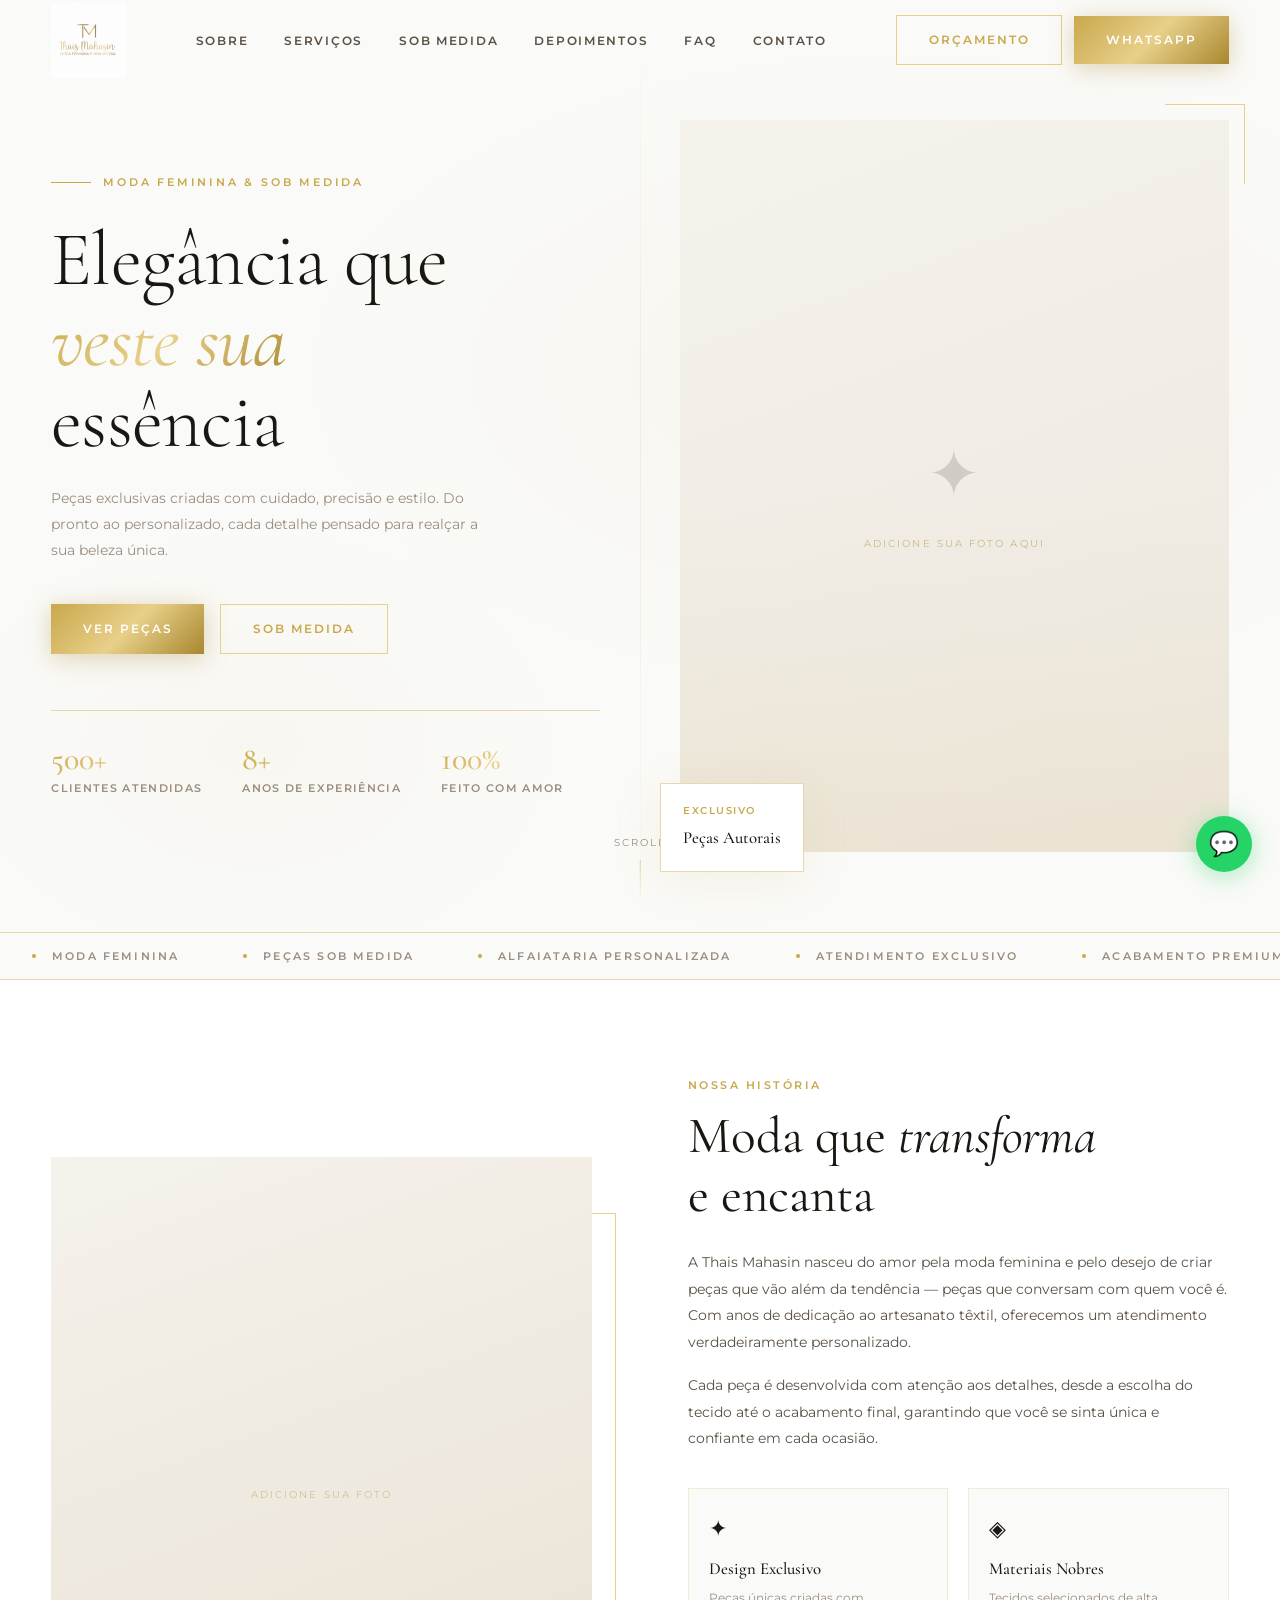
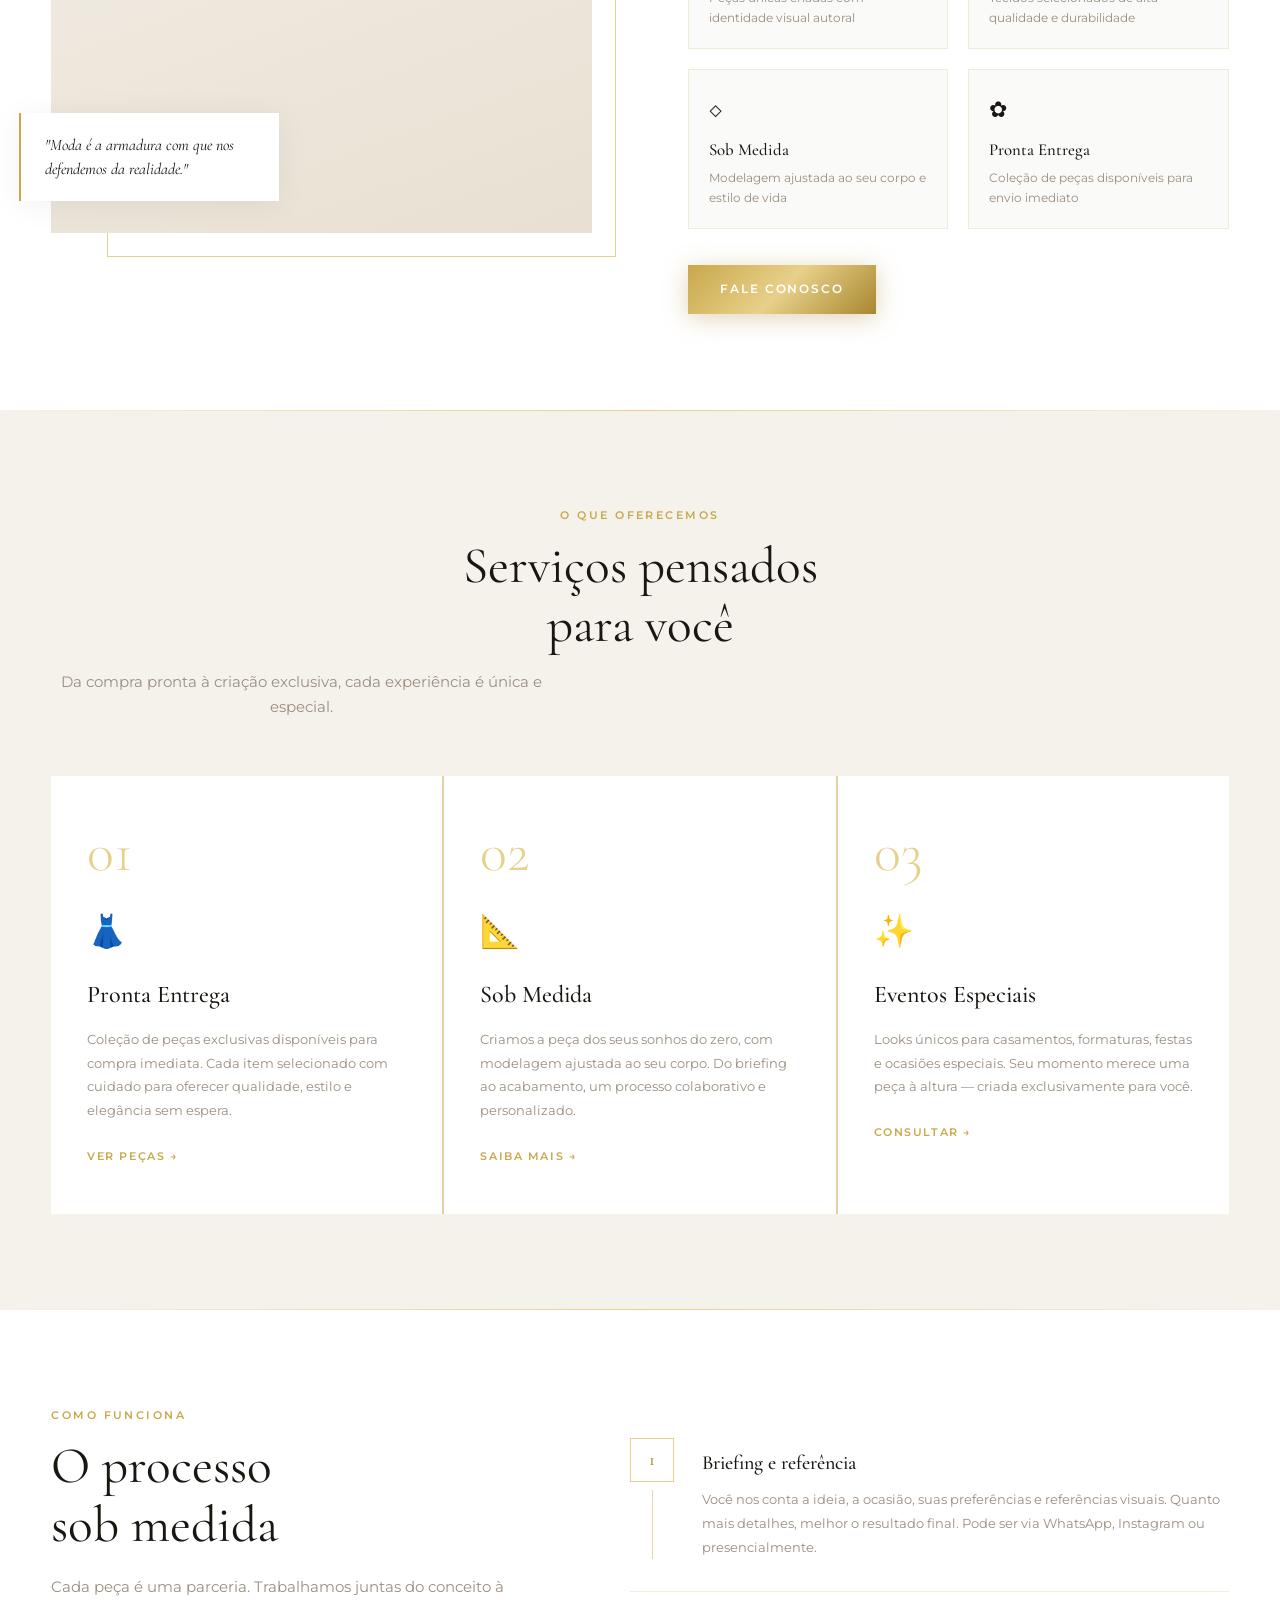
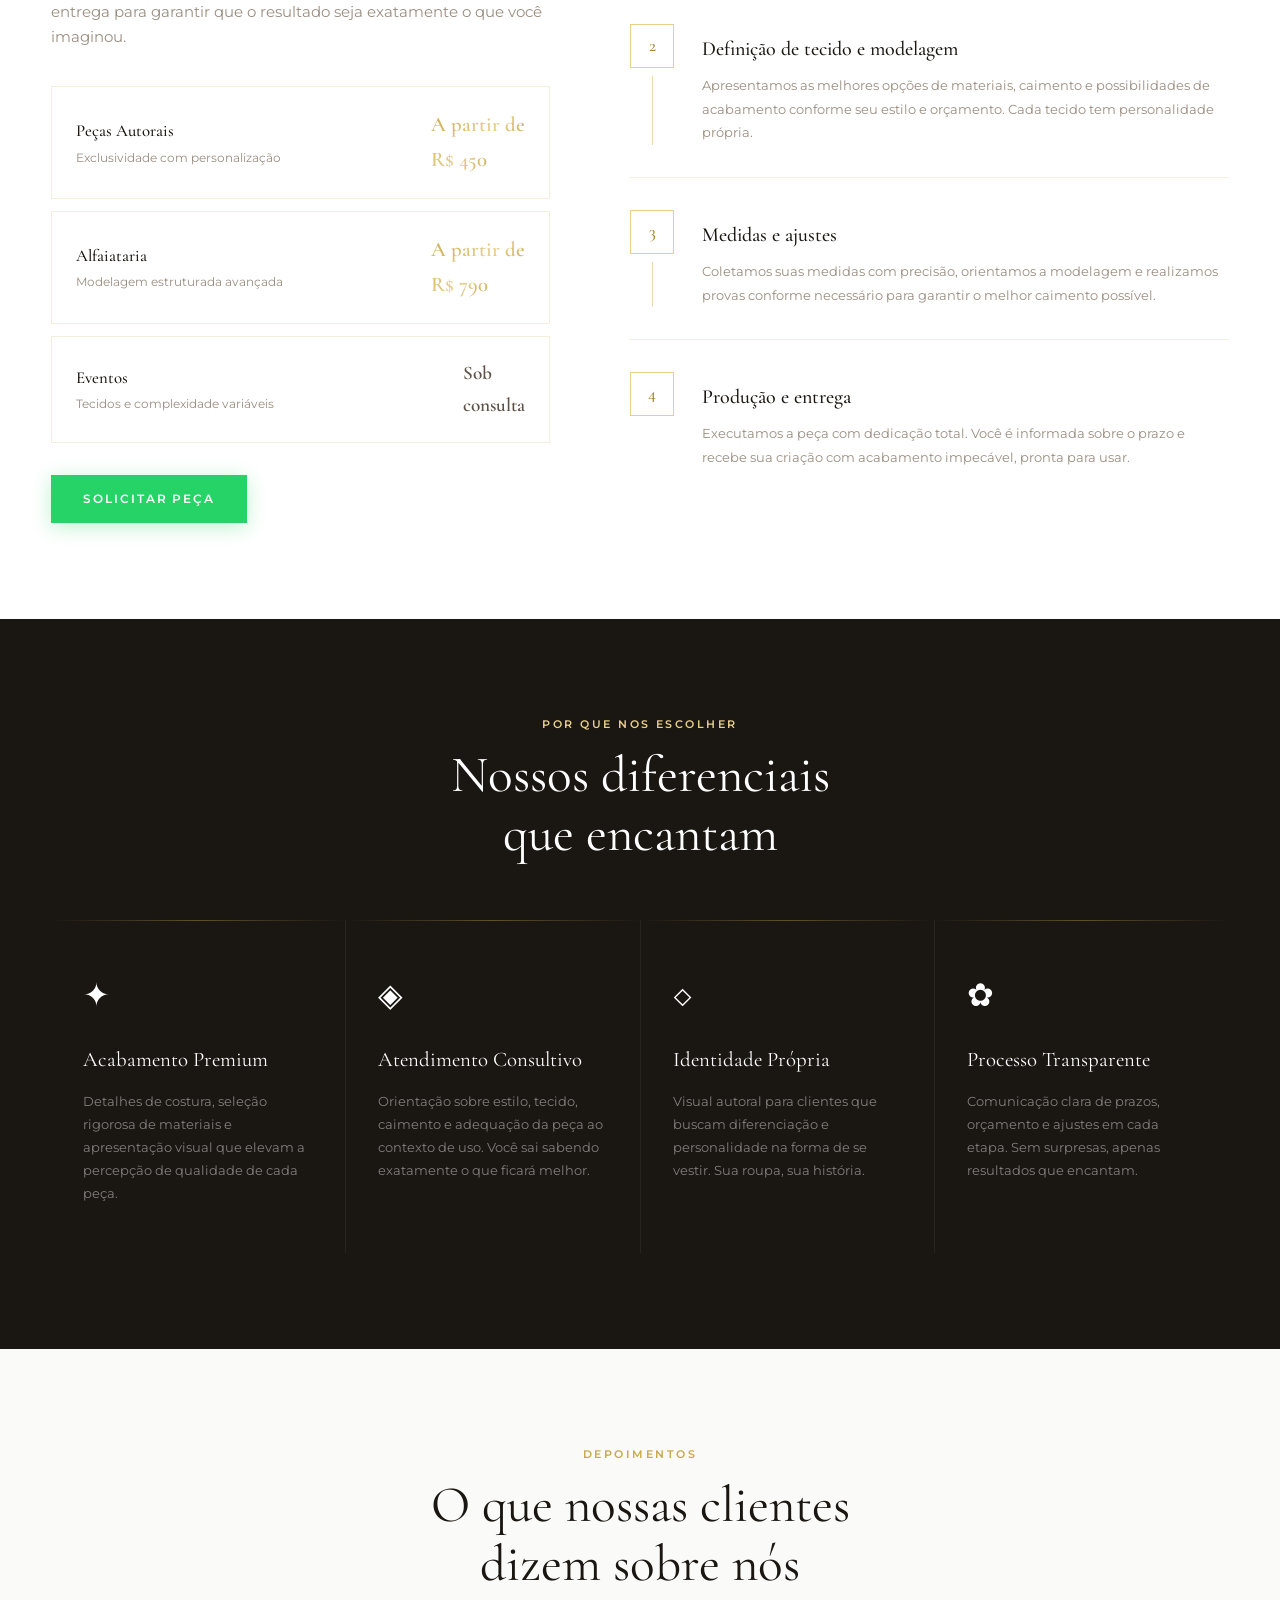
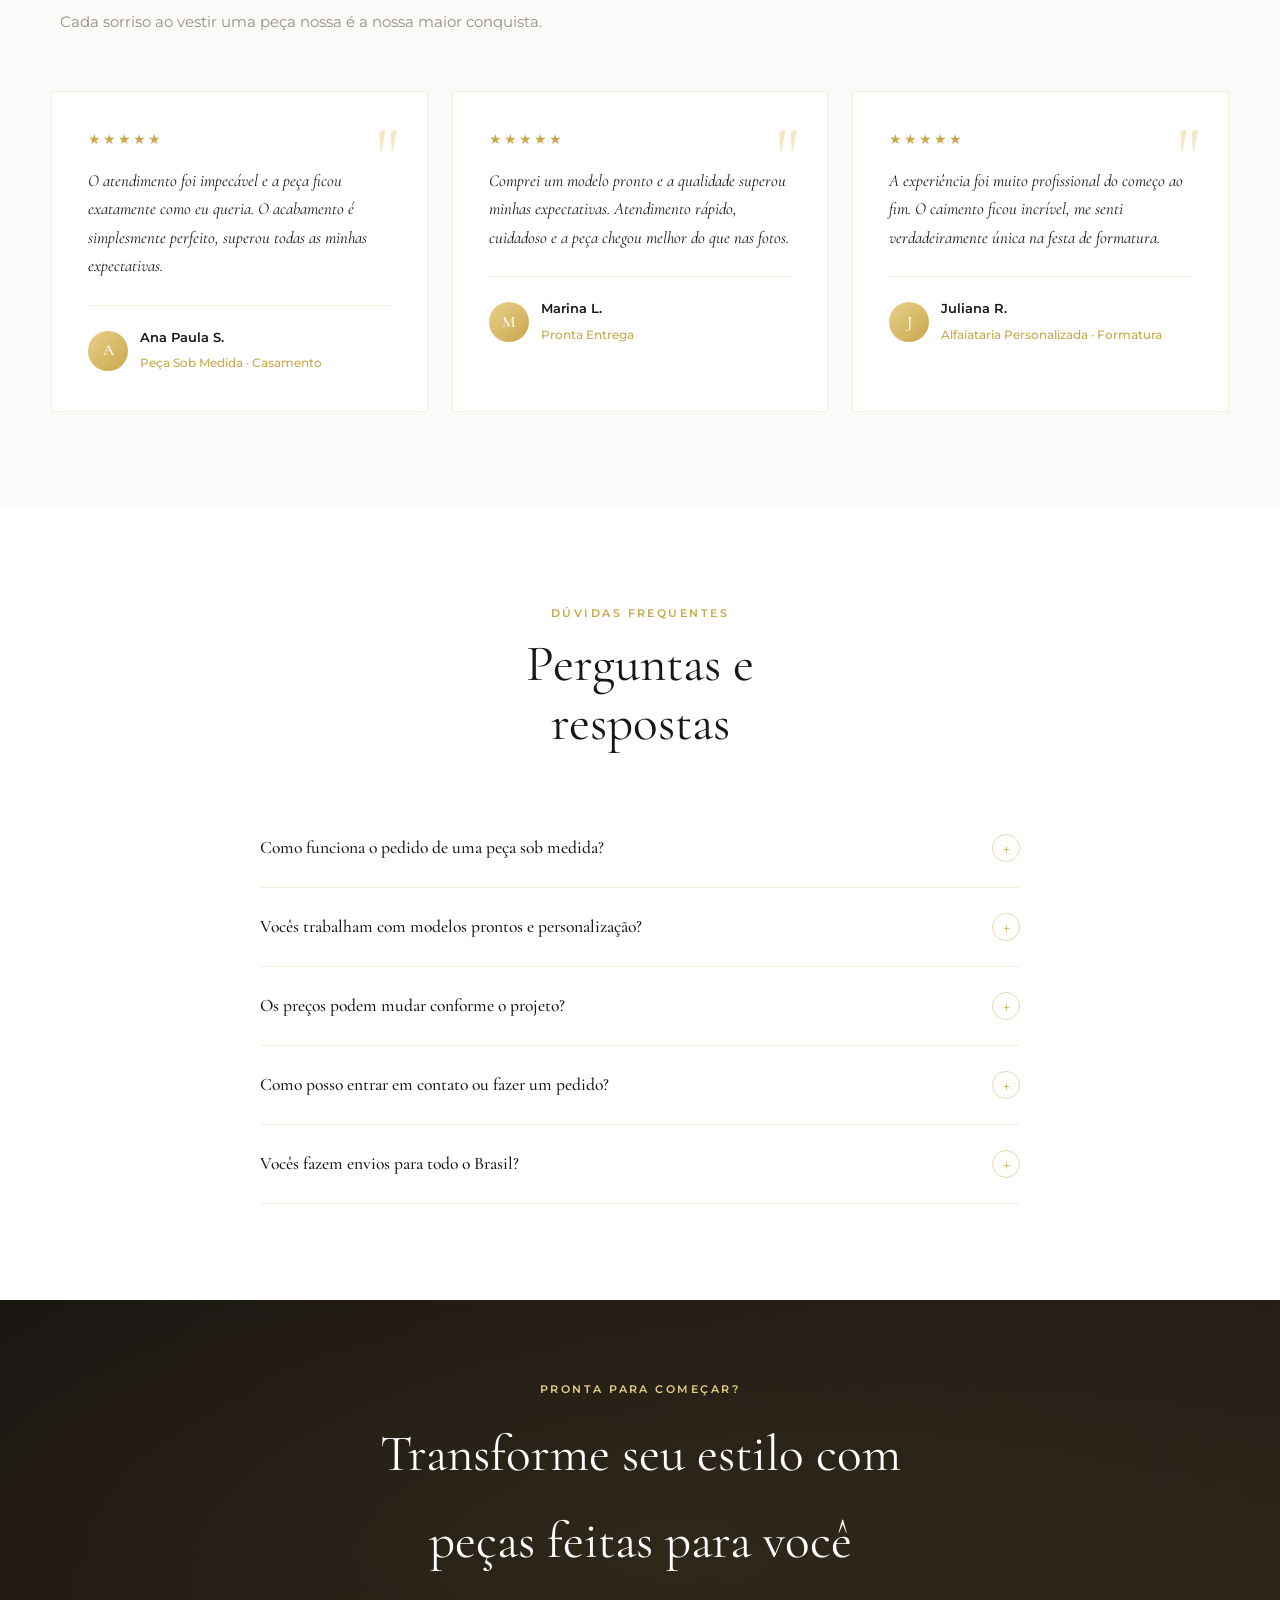
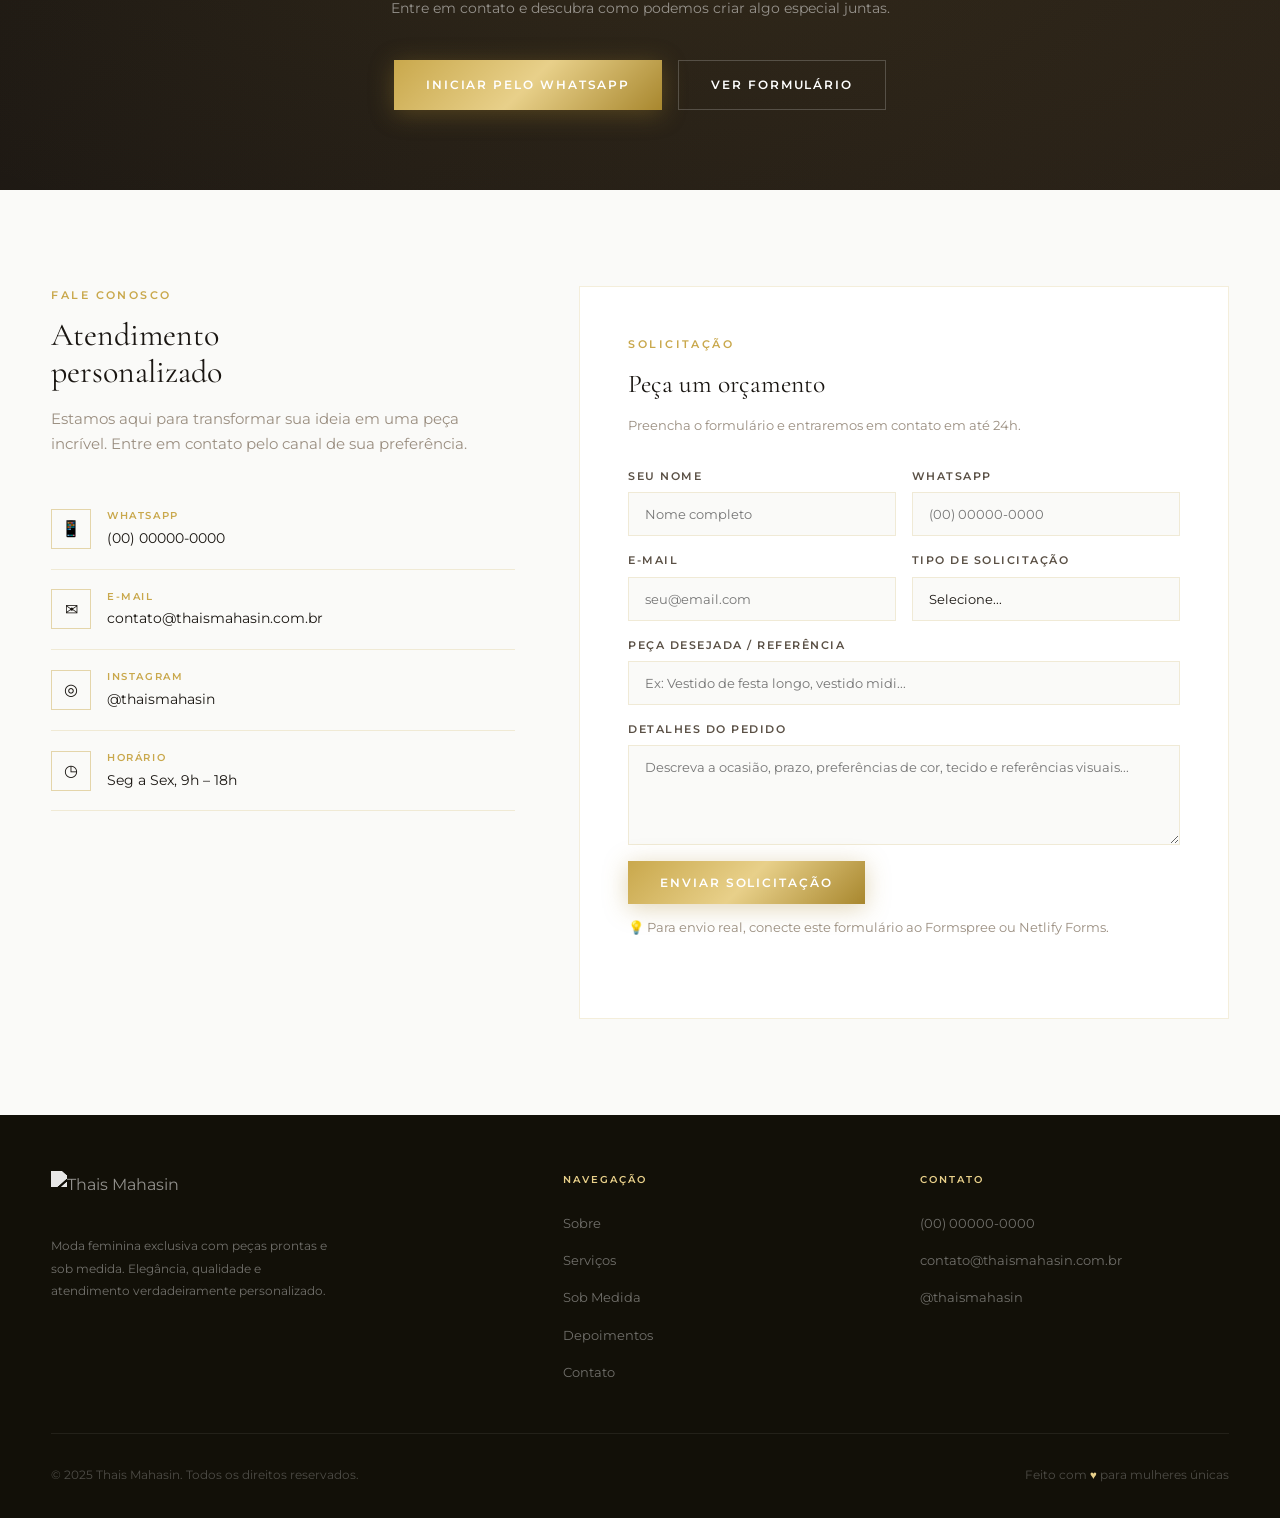
==== index.html @ ed40a15c "Add files via upload" ====
<!DOCTYPE html>
<html lang="pt-BR">
<head>
  <meta charset="UTF-8" />
  <meta name="viewport" content="width=device-width, initial-scale=1.0" />
  <title>Thais Mahasin | Moda Feminina e Sob Medida</title>
  <meta name="description" content="Moda feminina exclusiva com peças prontas e sob medida. Elegância, qualidade e atendimento personalizado por Thais Mahasin." />
  <link rel="preconnect" href="https://fonts.googleapis.com" />
  <link rel="preconnect" href="https://fonts.gstatic.com" crossorigin />
  <link href="https://fonts.googleapis.com/css2?family=Cormorant+Garamond:ital,wght@0,300;0,400;0,500;0,600;1,300;1,400;1,500&family=Montserrat:wght@300;400;500;600;700&display=swap" rel="stylesheet" />

  <style>
    /* ── TOKENS ── */
    :root {
      --white: #FFFFFF;
      --off-white: #FAFAF8;
      --cream: #F5F2EC;
      --gold: #C9A84C;
      --gold-light: #E8D08A;
      --gold-dark: #A8872E;
      --gold-pale: #F5EDD4;
      --text: #1A1612;
      --text-mid: #5A5045;
      --text-muted: #9A8E80;
      --line: rgba(201,168,76,0.2);
      --line-strong: rgba(201,168,76,0.45);
      --shadow-gold: 0 8px 48px rgba(201,168,76,0.12);
      --shadow-soft: 0 4px 32px rgba(26,22,18,0.06);
      --maxw: 1280px;
    }

    *, *::before, *::after { margin: 0; padding: 0; box-sizing: border-box; }
    html { scroll-behavior: smooth; }

    body {
      font-family: 'Montserrat', sans-serif;
      background: var(--white);
      color: var(--text);
      line-height: 1.7;
      overflow-x: hidden;
    }

    img { max-width: 100%; display: block; }
    a { text-decoration: none; color: inherit; }

    .container {
      width: min(92%, var(--maxw));
      margin: 0 auto;
    }

    /* ── GOLD GRADIENT ── */
    .gold-text {
      background: linear-gradient(135deg, #C9A84C 0%, #E8D08A 50%, #A8872E 100%);
      -webkit-background-clip: text;
      -webkit-text-fill-color: transparent;
      background-clip: text;
    }

    /* ── DIVIDER ── */
    .divider {
      display: flex;
      align-items: center;
      gap: 16px;
      margin: 0 auto;
    }
    .divider::before, .divider::after {
      content: '';
      flex: 1;
      height: 1px;
      background: linear-gradient(to right, transparent, var(--gold-light), transparent);
    }
    .divider-icon {
      color: var(--gold);
      font-size: 1rem;
      letter-spacing: 6px;
    }

    /* ── EYEBROW ── */
    .eyebrow {
      font-family: 'Montserrat', sans-serif;
      font-size: 0.7rem;
      font-weight: 600;
      letter-spacing: 0.22em;
      text-transform: uppercase;
      color: var(--gold);
      display: block;
      margin-bottom: 12px;
    }

    /* ── SECTION ── */
    .section { padding: 96px 0; }

    .section-title {
      font-family: 'Cormorant Garamond', serif;
      font-size: clamp(2.2rem, 4vw, 3.4rem);
      font-weight: 400;
      line-height: 1.15;
      margin-bottom: 16px;
    }

    .section-sub {
      color: var(--text-muted);
      font-size: 0.92rem;
      font-weight: 400;
      max-width: 500px;
    }

    .section-head {
      text-align: center;
      margin-bottom: 56px;
    }

    /* ── BUTTONS ── */
    .btn {
      display: inline-flex;
      align-items: center;
      gap: 10px;
      padding: 14px 32px;
      font-family: 'Montserrat', sans-serif;
      font-size: 0.75rem;
      font-weight: 600;
      letter-spacing: 0.16em;
      text-transform: uppercase;
      border: none;
      cursor: pointer;
      transition: all 0.3s ease;
      position: relative;
      overflow: hidden;
    }

    .btn-gold {
      background: linear-gradient(135deg, #C9A84C, #E8D08A, #A8872E);
      color: #fff;
      box-shadow: 0 4px 24px rgba(168,135,46,0.35);
    }

    .btn-gold::before {
      content: '';
      position: absolute;
      inset: 0;
      background: linear-gradient(135deg, #A8872E, #C9A84C, #E8D08A);
      opacity: 0;
      transition: opacity 0.3s;
    }

    .btn-gold:hover::before { opacity: 1; }
    .btn-gold:hover { transform: translateY(-2px); box-shadow: 0 8px 32px rgba(168,135,46,0.45); }
    .btn-gold span { position: relative; z-index: 1; }

    .btn-outline {
      background: transparent;
      color: var(--gold);
      border: 1px solid var(--gold-light);
    }

    .btn-outline:hover {
      background: var(--gold-pale);
      border-color: var(--gold);
      transform: translateY(-2px);
    }

    .btn-wa {
      background: #25D366;
      color: #fff;
      box-shadow: 0 4px 20px rgba(37,211,102,0.3);
    }

    .btn-wa:hover {
      background: #1ebe5a;
      transform: translateY(-2px);
      box-shadow: 0 8px 28px rgba(37,211,102,0.4);
    }

    /* ──────────────────────────────────────
       NAVBAR
    ────────────────────────────────────── */
    .topbar {
      position: fixed;
      top: 0; left: 0; right: 0;
      z-index: 999;
      transition: all 0.4s ease;
    }

    .topbar.scrolled {
      background: rgba(255,255,255,0.96);
      backdrop-filter: blur(20px);
      box-shadow: 0 2px 40px rgba(26,22,18,0.07);
      border-bottom: 1px solid var(--line);
    }

    .nav {
      display: flex;
      align-items: center;
      justify-content: space-between;
      height: 80px;
      gap: 24px;
    }

    .nav-logo img {
      height: 75px;
      width: auto;
    }

    .nav-links {
      display: flex;
      align-items: center;
      gap: 36px;
      list-style: none;
    }

    .nav-links a {
      font-size: 0.72rem;
      font-weight: 600;
      letter-spacing: 0.15em;
      text-transform: uppercase;
      color: var(--text-mid);
      transition: color 0.2s;
      position: relative;
    }

    .nav-links a::after {
      content: '';
      position: absolute;
      bottom: -4px; left: 0; right: 0;
      height: 1px;
      background: var(--gold);
      transform: scaleX(0);
      transition: transform 0.3s ease;
    }

    .nav-links a:hover { color: var(--gold-dark); }
    .nav-links a:hover::after { transform: scaleX(1); }

    .nav-cta {
      display: flex;
      align-items: center;
      gap: 12px;
    }

    .hamburger {
      display: none;
      flex-direction: column;
      gap: 5px;
      cursor: pointer;
      padding: 4px;
      background: none;
      border: none;
    }

    .hamburger span {
      width: 24px;
      height: 1.5px;
      background: var(--text);
      transition: all 0.3s;
      display: block;
    }

    /* ──────────────────────────────────────
       HERO
    ────────────────────────────────────── */
    .hero {
      min-height: 100svh;
      display: flex;
      flex-direction: column;
      position: relative;
      background: var(--off-white);
      overflow: hidden;
    }

    .hero-bg {
      position: absolute;
      inset: 0;
      background:
        radial-gradient(ellipse 80% 60% at 70% 40%, rgba(201,168,76,0.06) 0%, transparent 60%),
        radial-gradient(ellipse 50% 50% at 20% 80%, rgba(201,168,76,0.04) 0%, transparent 50%);
    }

    /* Decorative lines */
    .hero-bg::before {
      content: '';
      position: absolute;
      top: 0; left: 50%;
      width: 1px;
      height: 100%;
      background: linear-gradient(to bottom, transparent, rgba(201,168,76,0.15), transparent);
    }

    .hero-content {
      position: relative;
      z-index: 2;
      flex: 1;
      display: flex;
      align-items: center;
      padding: 120px 0 80px;
    }

    .hero-inner {
      display: grid;
      grid-template-columns: 1fr 1fr;
      gap: 80px;
      align-items: center;
    }

    .hero-copy { }

    .hero-kicker {
      display: flex;
      align-items: center;
      gap: 12px;
      margin-bottom: 28px;
    }

    .hero-kicker::before {
      content: '';
      width: 40px;
      height: 1px;
      background: var(--gold);
    }

    .hero-kicker span {
      font-size: 0.7rem;
      font-weight: 600;
      letter-spacing: 0.25em;
      text-transform: uppercase;
      color: var(--gold);
    }

    .hero h1 {
      font-family: 'Cormorant Garamond', serif;
      font-size: clamp(3.4rem, 6vw, 6rem);
      font-weight: 300;
      line-height: 1.05;
      margin-bottom: 24px;
      letter-spacing: -0.01em;
    }

    .hero h1 em {
      font-style: italic;
      font-weight: 400;
    }

    .hero-desc {
      font-size: 0.9rem;
      color: var(--text-muted);
      max-width: 440px;
      margin-bottom: 40px;
      line-height: 1.8;
    }

    .hero-actions {
      display: flex;
      gap: 16px;
      flex-wrap: wrap;
      margin-bottom: 56px;
    }

    .hero-stats {
      display: flex;
      gap: 40px;
      padding-top: 32px;
      border-top: 1px solid var(--line-strong);
    }

    .stat-num {
      font-family: 'Cormorant Garamond', serif;
      font-size: 2rem;
      font-weight: 500;
      line-height: 1;
      margin-bottom: 4px;
    }

    .stat-label {
      font-size: 0.7rem;
      font-weight: 600;
      letter-spacing: 0.12em;
      text-transform: uppercase;
      color: var(--text-muted);
    }

    .hero-visual {
      position: relative;
    }

    .hero-visual-frame {
      position: relative;
      aspect-ratio: 3/4;
      background: var(--cream);
      overflow: hidden;
    }

    .hero-visual-frame::before {
      content: '';
      position: absolute;
      inset: 0;
      background: linear-gradient(to bottom, transparent 50%, rgba(201,168,76,0.08));
    }

    /* Fashion silhouette placeholder */
    .hero-placeholder {
      width: 100%;
      height: 100%;
      display: flex;
      align-items: center;
      justify-content: center;
      background: linear-gradient(160deg, #F5F2EC, #EDE8DF);
    }

    .hero-placeholder-inner {
      text-align: center;
      opacity: 0.5;
    }

    .hero-placeholder-icon {
      font-size: 4rem;
      display: block;
      margin-bottom: 8px;
      opacity: 0.3;
    }

    .hero-placeholder-text {
      font-size: 0.65rem;
      letter-spacing: 0.2em;
      text-transform: uppercase;
      color: var(--gold-dark);
    }

    .hero-badge {
      position: absolute;
      bottom: -20px;
      left: -20px;
      background: var(--white);
      border: 1px solid var(--line-strong);
      padding: 18px 22px;
      box-shadow: var(--shadow-gold);
    }

    .hero-badge p {
      font-size: 0.65rem;
      letter-spacing: 0.15em;
      text-transform: uppercase;
      color: var(--gold);
      font-weight: 600;
      margin-bottom: 4px;
    }

    .hero-badge strong {
      font-family: 'Cormorant Garamond', serif;
      font-size: 1.05rem;
      font-weight: 500;
    }

    .hero-corner-deco {
      position: absolute;
      top: -16px;
      right: -16px;
      width: 80px;
      height: 80px;
      border-top: 1px solid var(--gold-light);
      border-right: 1px solid var(--gold-light);
    }

    .hero-scroll {
      position: absolute;
      bottom: 32px;
      left: 50%;
      transform: translateX(-50%);
      display: flex;
      flex-direction: column;
      align-items: center;
      gap: 8px;
      color: var(--text-muted);
      font-size: 0.65rem;
      letter-spacing: 0.2em;
      text-transform: uppercase;
    }

    .hero-scroll-line {
      width: 1px;
      height: 40px;
      background: linear-gradient(to bottom, var(--gold-light), transparent);
      animation: scrollPulse 2s ease-in-out infinite;
    }

    @keyframes scrollPulse {
      0%, 100% { opacity: 1; transform: scaleY(1); }
      50% { opacity: 0.4; transform: scaleY(0.6); }
    }

    /* ──────────────────────────────────────
       MARQUEE STRIP
    ────────────────────────────────────── */
    .marquee-strip {
      border-top: 1px solid var(--line-strong);
      border-bottom: 1px solid var(--line-strong);
      background: var(--off-white);
      padding: 14px 0;
      overflow: hidden;
    }

    .marquee-track {
      display: flex;
      gap: 0;
      animation: marquee 20s linear infinite;
      white-space: nowrap;
    }

    .marquee-track:hover { animation-play-state: paused; }

    @keyframes marquee {
      from { transform: translateX(0); }
      to { transform: translateX(-50%); }
    }

    .marquee-item {
      display: inline-flex;
      align-items: center;
      gap: 16px;
      padding: 0 32px;
      font-size: 0.68rem;
      font-weight: 600;
      letter-spacing: 0.2em;
      text-transform: uppercase;
      color: var(--text-muted);
    }

    .marquee-dot {
      width: 4px;
      height: 4px;
      background: var(--gold);
      border-radius: 50%;
      flex-shrink: 0;
    }

    /* ──────────────────────────────────────
       ABOUT / BRAND
    ────────────────────────────────────── */
    .about {
      background: var(--white);
    }

    .about-inner {
      display: grid;
      grid-template-columns: 1fr 1fr;
      gap: 96px;
      align-items: center;
    }

    .about-image-wrap {
      position: relative;
    }

    .about-image {
      width: 100%;
      aspect-ratio: 4/5;
      background: linear-gradient(160deg, var(--cream), #E8E0D2);
      position: relative;
      overflow: hidden;
    }

    .about-image-deco {
      position: absolute;
      bottom: -24px;
      right: -24px;
      width: calc(100% - 32px);
      height: calc(100% - 32px);
      border: 1px solid var(--gold-light);
      z-index: -1;
    }

    .about-quote {
      position: absolute;
      bottom: 32px;
      left: -32px;
      background: var(--white);
      padding: 20px 24px;
      border-left: 2px solid var(--gold);
      box-shadow: var(--shadow-soft);
      max-width: 260px;
    }

    .about-quote p {
      font-family: 'Cormorant Garamond', serif;
      font-size: 1rem;
      font-style: italic;
      line-height: 1.5;
      color: var(--text);
    }

    .about-content {}

    .about-content .section-title { margin-bottom: 24px; }

    .about-text {
      font-size: 0.88rem;
      color: var(--text-mid);
      line-height: 1.9;
      margin-bottom: 16px;
    }

    .about-feats {
      display: grid;
      grid-template-columns: 1fr 1fr;
      gap: 20px;
      margin: 36px 0;
    }

    .about-feat {
      padding: 20px;
      border: 1px solid var(--line);
      background: var(--off-white);
      transition: all 0.3s;
    }

    .about-feat:hover {
      border-color: var(--gold-light);
      background: var(--gold-pale);
      transform: translateY(-2px);
      box-shadow: var(--shadow-gold);
    }

    .about-feat-icon {
      font-size: 1.4rem;
      margin-bottom: 8px;
    }

    .about-feat h4 {
      font-family: 'Cormorant Garamond', serif;
      font-size: 1.05rem;
      font-weight: 500;
      margin-bottom: 4px;
    }

    .about-feat p {
      font-size: 0.78rem;
      color: var(--text-muted);
      line-height: 1.6;
    }

    /* ──────────────────────────────────────
       SERVICES / PRODUCTS GRID
    ────────────────────────────────────── */
    .services {
      background: var(--cream);
      position: relative;
      overflow: hidden;
    }

    .services::before {
      content: '';
      position: absolute;
      top: 0; left: 0; right: 0;
      height: 1px;
      background: linear-gradient(to right, transparent, var(--gold-light), transparent);
    }

    .services::after {
      content: '';
      position: absolute;
      bottom: 0; left: 0; right: 0;
      height: 1px;
      background: linear-gradient(to right, transparent, var(--gold-light), transparent);
    }

    .services-grid {
      display: grid;
      grid-template-columns: repeat(3, 1fr);
      gap: 2px;
      background: var(--line-strong);
    }

    .service-card {
      background: var(--white);
      padding: 48px 36px;
      position: relative;
      overflow: hidden;
      transition: all 0.4s ease;
    }

    .service-card::before {
      content: '';
      position: absolute;
      bottom: 0; left: 0;
      width: 100%; height: 2px;
      background: linear-gradient(to right, var(--gold-dark), var(--gold-light));
      transform: scaleX(0);
      transform-origin: left;
      transition: transform 0.4s ease;
    }

    .service-card:hover::before { transform: scaleX(1); }

    .service-card:hover {
      transform: translateY(-4px);
      box-shadow: var(--shadow-gold);
      z-index: 1;
    }

    .service-num {
      font-family: 'Cormorant Garamond', serif;
      font-size: 3.5rem;
      font-weight: 300;
      line-height: 1;
      color: var(--gold-light);
      margin-bottom: 24px;
    }

    .service-icon {
      font-size: 2rem;
      margin-bottom: 16px;
    }

    .service-card h3 {
      font-family: 'Cormorant Garamond', serif;
      font-size: 1.5rem;
      font-weight: 500;
      margin-bottom: 12px;
    }

    .service-card p {
      font-size: 0.83rem;
      color: var(--text-muted);
      line-height: 1.8;
      margin-bottom: 24px;
    }

    .service-link {
      font-size: 0.7rem;
      font-weight: 600;
      letter-spacing: 0.14em;
      text-transform: uppercase;
      color: var(--gold);
      display: flex;
      align-items: center;
      gap: 8px;
      transition: gap 0.2s;
    }

    .service-link:hover { gap: 14px; }

    /* ──────────────────────────────────────
       SOB MEDIDA PROCESS
    ────────────────────────────────────── */
    .process { background: var(--white); }

    .process-inner {
      display: grid;
      grid-template-columns: 1fr 1.2fr;
      gap: 80px;
      align-items: start;
    }

    .process-sticky {
      position: sticky;
      top: 100px;
    }

    .process-sticky .section-title { margin-bottom: 20px; }
    .process-sticky .section-sub { margin-bottom: 32px; }

    .pricing-cards {
      display: flex;
      flex-direction: column;
      gap: 12px;
      margin-top: 36px;
    }

    .price-card {
      padding: 20px 24px;
      border: 1px solid var(--line);
      display: flex;
      justify-content: space-between;
      align-items: center;
      transition: all 0.3s;
    }

    .price-card:hover {
      border-color: var(--gold-light);
      background: var(--gold-pale);
    }

    .price-card h4 {
      font-family: 'Cormorant Garamond', serif;
      font-size: 1.05rem;
      font-weight: 500;
      margin-bottom: 2px;
    }

    .price-card p {
      font-size: 0.75rem;
      color: var(--text-muted);
    }

    .price-val {
      font-family: 'Cormorant Garamond', serif;
      font-size: 1.2rem;
      font-weight: 600;
      white-space: nowrap;
    }

    .price-val.gold-text { font-size: 1.3rem; }

    .steps-list {
      display: flex;
      flex-direction: column;
      gap: 0;
    }

    .step-item {
      display: flex;
      gap: 28px;
      padding: 32px 0;
      border-bottom: 1px solid var(--line);
      position: relative;
    }

    .step-item:last-child { border-bottom: none; }

    .step-num-wrap {
      flex-shrink: 0;
      display: flex;
      flex-direction: column;
      align-items: center;
    }

    .step-num {
      width: 44px;
      height: 44px;
      border: 1px solid var(--gold-light);
      display: flex;
      align-items: center;
      justify-content: center;
      font-family: 'Cormorant Garamond', serif;
      font-size: 1.1rem;
      font-weight: 500;
      color: var(--gold-dark);
      flex-shrink: 0;
      transition: all 0.3s;
    }

    .step-item:hover .step-num {
      background: var(--gold);
      border-color: var(--gold);
      color: #fff;
    }

    .step-line {
      flex: 1;
      width: 1px;
      background: var(--line-strong);
      margin-top: 8px;
      min-height: 32px;
    }

    .step-content h4 {
      font-family: 'Cormorant Garamond', serif;
      font-size: 1.25rem;
      font-weight: 500;
      margin-bottom: 8px;
      padding-top: 8px;
    }

    .step-content p {
      font-size: 0.82rem;
      color: var(--text-muted);
      line-height: 1.8;
    }

    /* ──────────────────────────────────────
       BENEFITS
    ────────────────────────────────────── */
    .benefits { background: var(--text); color: var(--white); }

    .benefits .section-title { color: var(--white); }
    .benefits .eyebrow { color: var(--gold-light); }

    .benefits-grid {
      display: grid;
      grid-template-columns: repeat(4, 1fr);
      gap: 1px;
      background: rgba(255,255,255,0.06);
      margin-top: 56px;
    }

    .benefit-card {
      padding: 48px 32px;
      background: var(--text);
      position: relative;
      overflow: hidden;
      transition: background 0.3s;
    }

    .benefit-card::after {
      content: '';
      position: absolute;
      top: 0; left: 0;
      width: 100%;
      height: 1px;
      background: linear-gradient(to right, transparent, rgba(201,168,76,0.4), transparent);
    }

    .benefit-card:hover { background: #221E1A; }

    .benefit-icon {
      font-size: 2rem;
      margin-bottom: 20px;
    }

    .benefit-card h3 {
      font-family: 'Cormorant Garamond', serif;
      font-size: 1.3rem;
      font-weight: 400;
      color: var(--white);
      margin-bottom: 12px;
    }

    .benefit-card p {
      font-size: 0.8rem;
      color: rgba(255,255,255,0.45);
      line-height: 1.8;
    }

    /* ──────────────────────────────────────
       TESTIMONIALS
    ────────────────────────────────────── */
    .testimonials { background: var(--off-white); }

    .testimonials-grid {
      display: grid;
      grid-template-columns: repeat(3, 1fr);
      gap: 24px;
    }

    .testimonial-card {
      background: var(--white);
      padding: 36px;
      border: 1px solid var(--line);
      position: relative;
      transition: all 0.3s;
    }

    .testimonial-card::before {
      content: '"';
      position: absolute;
      top: 24px; right: 28px;
      font-family: 'Cormorant Garamond', serif;
      font-size: 5rem;
      line-height: 1;
      color: var(--gold-light);
      opacity: 0.5;
    }

    .testimonial-card:hover {
      border-color: var(--gold-light);
      box-shadow: var(--shadow-gold);
      transform: translateY(-4px);
    }

    .stars {
      color: var(--gold);
      font-size: 0.85rem;
      letter-spacing: 2px;
      margin-bottom: 16px;
    }

    .testimonial-card blockquote {
      font-family: 'Cormorant Garamond', serif;
      font-size: 1.05rem;
      font-style: italic;
      line-height: 1.7;
      color: var(--text);
      margin-bottom: 24px;
      font-weight: 400;
    }

    .testimonial-author {
      display: flex;
      align-items: center;
      gap: 12px;
      padding-top: 20px;
      border-top: 1px solid var(--line);
    }

    .author-avatar {
      width: 40px;
      height: 40px;
      border-radius: 50%;
      background: linear-gradient(135deg, var(--gold-light), var(--gold));
      display: flex;
      align-items: center;
      justify-content: center;
      font-family: 'Cormorant Garamond', serif;
      font-size: 1rem;
      color: #fff;
      font-weight: 500;
      flex-shrink: 0;
    }

    .author-info strong {
      display: block;
      font-size: 0.82rem;
      font-weight: 600;
      color: var(--text);
    }

    .author-info span {
      font-size: 0.72rem;
      color: var(--gold);
      font-weight: 500;
    }

    /* ──────────────────────────────────────
       FAQ
    ────────────────────────────────────── */
    .faq { background: var(--white); }

    .faq-list {
      max-width: 760px;
      margin: 0 auto;
    }

    .faq-item {
      border-bottom: 1px solid var(--line);
    }

    .faq-item summary {
      list-style: none;
      display: flex;
      justify-content: space-between;
      align-items: center;
      padding: 24px 0;
      cursor: pointer;
      font-family: 'Cormorant Garamond', serif;
      font-size: 1.1rem;
      font-weight: 500;
      transition: color 0.2s;
      gap: 16px;
    }

    .faq-item summary:hover { color: var(--gold-dark); }

    .faq-item summary::-webkit-details-marker { display: none; }

    .faq-icon {
      width: 28px;
      height: 28px;
      border: 1px solid var(--line-strong);
      border-radius: 50%;
      display: flex;
      align-items: center;
      justify-content: center;
      font-size: 1.1rem;
      color: var(--gold);
      flex-shrink: 0;
      transition: all 0.3s;
      font-style: normal;
    }

    .faq-item[open] .faq-icon {
      background: var(--gold);
      border-color: var(--gold);
      color: #fff;
      transform: rotate(45deg);
    }

    .faq-item p {
      padding: 0 0 24px;
      font-size: 0.85rem;
      color: var(--text-muted);
      line-height: 1.8;
      max-width: 640px;
    }

    /* ──────────────────────────────────────
       CTA BAND
    ────────────────────────────────────── */
    .cta-band {
      background: linear-gradient(135deg, #1A1612, #2A2218);
      padding: 80px 0;
      text-align: center;
      position: relative;
      overflow: hidden;
    }

    .cta-band::before {
      content: '';
      position: absolute;
      inset: 0;
      background: radial-gradient(ellipse 70% 70% at 50% 50%, rgba(201,168,76,0.08), transparent);
    }

    .cta-band .eyebrow { color: var(--gold-light); }

    .cta-band h2 {
      font-family: 'Cormorant Garamond', serif;
      font-size: clamp(2rem, 4vw, 3.2rem);
      font-weight: 400;
      color: var(--white);
      margin-bottom: 12px;
      position: relative;
    }

    .cta-band p {
      font-size: 0.85rem;
      color: rgba(255,255,255,0.5);
      margin-bottom: 40px;
      position: relative;
    }

    .cta-actions {
      display: flex;
      gap: 16px;
      justify-content: center;
      flex-wrap: wrap;
      position: relative;
    }

    /* ──────────────────────────────────────
       CONTACT
    ────────────────────────────────────── */
    .contact { background: var(--off-white); }

    .contact-grid {
      display: grid;
      grid-template-columns: 1fr 1.4fr;
      gap: 64px;
    }

    .contact-info {}

    .contact-info .section-title { margin-bottom: 16px; font-size: 2rem; }

    .contact-channels {
      margin-top: 32px;
      display: flex;
      flex-direction: column;
      gap: 0;
    }

    .channel {
      display: flex;
      align-items: center;
      gap: 16px;
      padding: 18px 0;
      border-bottom: 1px solid var(--line);
      transition: all 0.2s;
    }

    .channel:hover { padding-left: 8px; }

    .channel-icon {
      width: 40px;
      height: 40px;
      border: 1px solid var(--line-strong);
      display: flex;
      align-items: center;
      justify-content: center;
      font-size: 1rem;
      flex-shrink: 0;
      transition: all 0.3s;
    }

    .channel:hover .channel-icon {
      background: var(--gold-pale);
      border-color: var(--gold);
    }

    .channel-label {
      font-size: 0.65rem;
      font-weight: 600;
      letter-spacing: 0.15em;
      text-transform: uppercase;
      color: var(--gold);
      margin-bottom: 2px;
    }

    .channel-val {
      font-size: 0.88rem;
      color: var(--text);
    }

    .contact-form-wrap {
      background: var(--white);
      padding: 48px;
      border: 1px solid var(--line);
    }

    .contact-form-wrap .eyebrow { margin-bottom: 8px; }

    .contact-form-wrap h3 {
      font-family: 'Cormorant Garamond', serif;
      font-size: 1.6rem;
      font-weight: 400;
      margin-bottom: 8px;
    }

    .contact-form-wrap > p {
      font-size: 0.82rem;
      color: var(--text-muted);
      margin-bottom: 32px;
    }

    .form-row {
      display: grid;
      grid-template-columns: 1fr 1fr;
      gap: 16px;
    }

    .form-group {
      display: flex;
      flex-direction: column;
      gap: 6px;
      margin-bottom: 16px;
    }

    .form-group label {
      font-size: 0.67rem;
      font-weight: 600;
      letter-spacing: 0.14em;
      text-transform: uppercase;
      color: var(--text-mid);
    }

    .form-group input,
    .form-group select,
    .form-group textarea {
      background: var(--off-white);
      border: 1px solid var(--line);
      padding: 13px 16px;
      font-family: 'Montserrat', sans-serif;
      font-size: 0.82rem;
      color: var(--text);
      outline: none;
      transition: border-color 0.2s;
      -webkit-appearance: none;
    }

    .form-group input:focus,
    .form-group select:focus,
    .form-group textarea:focus {
      border-color: var(--gold);
      background: var(--white);
    }

    .form-group textarea { resize: vertical; min-height: 100px; }

    .form-note {
      font-size: 0.72rem;
      color: var(--text-muted);
      margin-top: 12px;
    }

    /* ──────────────────────────────────────
       FOOTER
    ────────────────────────────────────── */
    .footer {
      background: #121008;
      color: rgba(255,255,255,0.6);
      padding: 56px 0 32px;
    }

    .footer-grid {
      display: grid;
      grid-template-columns: 1.5fr 1fr 1fr;
      gap: 48px;
      padding-bottom: 48px;
      border-bottom: 1px solid rgba(255,255,255,0.07);
      margin-bottom: 32px;
    }

    .footer-brand img {
      height: 48px;
      margin-bottom: 16px;
      filter: brightness(0) invert(1);
      opacity: 0.9;
    }

    .footer-brand p {
      font-size: 0.78rem;
      line-height: 1.8;
      max-width: 280px;
      color: rgba(255,255,255,0.4);
    }

    .footer-col h4 {
      font-size: 0.65rem;
      font-weight: 600;
      letter-spacing: 0.2em;
      text-transform: uppercase;
      color: var(--gold-light);
      margin-bottom: 20px;
    }

    .footer-col ul {
      list-style: none;
      display: flex;
      flex-direction: column;
      gap: 10px;
    }

    .footer-col ul li a {
      font-size: 0.8rem;
      color: rgba(255,255,255,0.4);
      transition: color 0.2s;
    }

    .footer-col ul li a:hover { color: var(--gold-light); }

    .footer-bottom {
      display: flex;
      justify-content: space-between;
      align-items: center;
      gap: 16px;
      flex-wrap: wrap;
    }

    .footer-bottom p {
      font-size: 0.72rem;
      color: rgba(255,255,255,0.25);
    }

    .footer-bottom a {
      color: rgba(255,255,255,0.25);
      transition: color 0.2s;
    }

    .footer-bottom a:hover { color: var(--gold-light); }

    /* ──────────────────────────────────────
       FLOATING WA
    ────────────────────────────────────── */
    .floating-wa {
      position: fixed;
      bottom: 28px;
      right: 28px;
      z-index: 9999;
    }

    .floating-wa a {
      width: 56px;
      height: 56px;
      background: #25D366;
      border-radius: 50%;
      display: flex;
      align-items: center;
      justify-content: center;
      box-shadow: 0 4px 24px rgba(37,211,102,0.4);
      font-size: 1.5rem;
      transition: all 0.3s;
    }

    .floating-wa a:hover {
      transform: scale(1.1);
      box-shadow: 0 8px 32px rgba(37,211,102,0.5);
    }

    /* ──────────────────────────────────────
       ENTRANCE ANIMATIONS
    ────────────────────────────────────── */
    .reveal {
      opacity: 0;
      transform: translateY(24px);
      transition: opacity 0.7s ease, transform 0.7s ease;
    }

    .reveal.visible {
      opacity: 1;
      transform: translateY(0);
    }

    .reveal-delay-1 { transition-delay: 0.1s; }
    .reveal-delay-2 { transition-delay: 0.2s; }
    .reveal-delay-3 { transition-delay: 0.3s; }
    .reveal-delay-4 { transition-delay: 0.4s; }

    /* ──────────────────────────────────────
       MOBILE
    ────────────────────────────────────── */
    @media (max-width: 1024px) {
      .hero-inner { grid-template-columns: 1fr; gap: 48px; }
      .hero-visual { display: none; }
      .about-inner { grid-template-columns: 1fr; gap: 48px; }
      .about-image-wrap { display: none; }
      .process-inner { grid-template-columns: 1fr; }
      .process-sticky { position: static; }
      .benefits-grid { grid-template-columns: repeat(2, 1fr); }
      .contact-grid { grid-template-columns: 1fr; }
      .footer-grid { grid-template-columns: 1fr 1fr; }
    }

    @media (max-width: 768px) {
      .section { padding: 64px 0; }
      .nav-links, .nav-cta { display: none; }
      .hamburger { display: flex; }
      .services-grid { grid-template-columns: 1fr; }
      .testimonials-grid { grid-template-columns: 1fr; }
      .benefits-grid { grid-template-columns: 1fr; }
      .form-row { grid-template-columns: 1fr; }
      .footer-grid { grid-template-columns: 1fr; }
      .hero h1 { font-size: 3rem; }
      .hero-stats { gap: 24px; flex-wrap: wrap; }
      .contact-form-wrap { padding: 28px; }
    }

    /* Mobile menu */
    .mobile-menu {
      display: none;
      position: fixed;
      inset: 0;
      background: rgba(255,255,255,0.98);
      backdrop-filter: blur(20px);
      z-index: 998;
      flex-direction: column;
      align-items: center;
      justify-content: center;
      gap: 32px;
    }

    .mobile-menu.open { display: flex; }

    .mobile-menu a {
      font-size: 1.5rem;
      font-family: 'Cormorant Garamond', serif;
      font-weight: 400;
      color: var(--text);
      letter-spacing: 0.05em;
    }

    .mobile-menu-close {
      position: absolute;
      top: 24px; right: 24px;
      background: none;
      border: none;
      font-size: 1.6rem;
      cursor: pointer;
      color: var(--text-mid);
    }
  </style>
</head>
<body>

<!-- MOBILE MENU -->
<nav class="mobile-menu" id="mobileMenu" aria-label="Menu mobile">
  <button class="mobile-menu-close" onclick="closeMobileMenu()">✕</button>
  <a href="#sobre" onclick="closeMobileMenu()">Sobre</a>
  <a href="#servicos" onclick="closeMobileMenu()">Serviços</a>
  <a href="#sob-medida" onclick="closeMobileMenu()">Sob Medida</a>
  <a href="#depoimentos" onclick="closeMobileMenu()">Depoimentos</a>
  <a href="#faq" onclick="closeMobileMenu()">FAQ</a>
  <a href="#contato" onclick="closeMobileMenu()">Contato</a>
  <a class="btn btn-wa" href="https://wa.me/5500000000000" target="_blank" rel="noopener">
    <span>Fale Conosco</span>
  </a>
</nav>

<!-- NAVBAR -->
<header class="topbar" id="topbar">
  <div class="container">
    <nav class="nav">
      <a href="#" class="nav-logo">
        <img src="assets/img/logo.png" alt="Thais Mahasin" />
      </a>

      <ul class="nav-links">
        <li><a href="#sobre">Sobre</a></li>
        <li><a href="#servicos">Serviços</a></li>
        <li><a href="#sob-medida">Sob Medida</a></li>
        <li><a href="#depoimentos">Depoimentos</a></li>
        <li><a href="#faq">FAQ</a></li>
        <li><a href="#contato">Contato</a></li>
      </ul>

      <div class="nav-cta">
        <a class="btn btn-outline" href="#contato">
          <span>Orçamento</span>
        </a>
        <a class="btn btn-gold" href="https://wa.me/5500000000000?text=Olá!%20Gostaria%20de%20atendimento." target="_blank" rel="noopener">
          <span>WhatsApp</span>
        </a>
      </div>

      <button class="hamburger" onclick="openMobileMenu()" aria-label="Abrir menu">
        <span></span><span></span><span></span>
      </button>
    </nav>
  </div>
</header>

<main>

  <!-- ─── HERO ─── -->
  <section class="hero" id="inicio">
    <div class="hero-bg"></div>

    <div class="hero-content">
      <div class="container">
        <div class="hero-inner">
          <div class="hero-copy">
            <div class="hero-kicker">
              <span>Moda Feminina &amp; Sob Medida</span>
            </div>

            <h1>
              Elegância que<br/>
              <em class="gold-text">veste sua</em><br/>
              essência
            </h1>

            <p class="hero-desc">
              Peças exclusivas criadas com cuidado, precisão e estilo. 
              Do pronto ao personalizado, cada detalhe pensado para realçar 
              a sua beleza única.
            </p>

            <div class="hero-actions">
              <a class="btn btn-gold" href="https://wa.me/5500000000000?text=Olá!%20Gostaria%20de%20conhecer%20as%20peças." target="_blank" rel="noopener">
                <span>Ver Peças</span>
              </a>
              <a class="btn btn-outline" href="#sob-medida">
                <span>Sob Medida</span>
              </a>
            </div>

            <div class="hero-stats">
              <div>
                <p class="stat-num gold-text">500+</p>
                <p class="stat-label">Clientes atendidas</p>
              </div>
              <div>
                <p class="stat-num gold-text">8+</p>
                <p class="stat-label">Anos de experiência</p>
              </div>
              <div>
                <p class="stat-num gold-text">100%</p>
                <p class="stat-label">Feito com amor</p>
              </div>
            </div>
          </div>

          <div class="hero-visual">
            <div class="hero-corner-deco"></div>
            <div class="hero-visual-frame">
              <div class="hero-placeholder">
                <div class="hero-placeholder-inner">
                  <span class="hero-placeholder-icon">✦</span>
                  <p class="hero-placeholder-text">Adicione sua foto aqui</p>
                </div>
              </div>
            </div>
            <div class="hero-badge">
              <p>Exclusivo</p>
              <strong>Peças Autorais</strong>
            </div>
          </div>
        </div>
      </div>
    </div>

    <div class="hero-scroll">
      <span>Scroll</span>
      <div class="hero-scroll-line"></div>
    </div>
  </section>

  <!-- ─── MARQUEE ─── -->
  <div class="marquee-strip">
    <div class="marquee-track">
      <!-- Duplicate for seamless loop -->
      <span class="marquee-item"><span class="marquee-dot"></span>Moda Feminina</span>
      <span class="marquee-item"><span class="marquee-dot"></span>Peças Sob Medida</span>
      <span class="marquee-item"><span class="marquee-dot"></span>Alfaiataria Personalizada</span>
      <span class="marquee-item"><span class="marquee-dot"></span>Atendimento Exclusivo</span>
      <span class="marquee-item"><span class="marquee-dot"></span>Acabamento Premium</span>
      <span class="marquee-item"><span class="marquee-dot"></span>Identidade Autoral</span>
      <span class="marquee-item"><span class="marquee-dot"></span>Moda Feminina</span>
      <span class="marquee-item"><span class="marquee-dot"></span>Peças Sob Medida</span>
      <span class="marquee-item"><span class="marquee-dot"></span>Alfaiataria Personalizada</span>
      <span class="marquee-item"><span class="marquee-dot"></span>Atendimento Exclusivo</span>
      <span class="marquee-item"><span class="marquee-dot"></span>Acabamento Premium</span>
      <span class="marquee-item"><span class="marquee-dot"></span>Identidade Autoral</span>
    </div>
  </div>

  <!-- ─── SOBRE ─── -->
  <section class="section about" id="sobre">
    <div class="container">
      <div class="about-inner">
        <div class="about-image-wrap reveal">
          <div class="about-image">
            <div style="width:100%;height:100%;display:flex;align-items:center;justify-content:center;opacity:0.4;font-size:0.65rem;letter-spacing:0.2em;text-transform:uppercase;color:var(--gold-dark);">
              Adicione sua foto
            </div>
          </div>
          <div class="about-image-deco"></div>
          <div class="about-quote">
            <p>"Moda é a armadura com que nos defendemos da realidade."</p>
          </div>
        </div>

        <div class="about-content">
          <span class="eyebrow reveal">Nossa História</span>
          <h2 class="section-title reveal reveal-delay-1">
            Moda que <em>transforma</em><br/>e encanta
          </h2>

          <p class="about-text reveal reveal-delay-2">
            A Thais Mahasin nasceu do amor pela moda feminina e pelo desejo de criar peças que vão além da tendência — peças que conversam com quem você é. Com anos de dedicação ao artesanato têxtil, oferecemos um atendimento verdadeiramente personalizado.
          </p>

          <p class="about-text reveal reveal-delay-2">
            Cada peça é desenvolvida com atenção aos detalhes, desde a escolha do tecido até o acabamento final, garantindo que você se sinta única e confiante em cada ocasião.
          </p>

          <div class="about-feats">
            <div class="about-feat reveal reveal-delay-1">
              <div class="about-feat-icon">✦</div>
              <h4>Design Exclusivo</h4>
              <p>Peças únicas criadas com identidade visual autoral</p>
            </div>
            <div class="about-feat reveal reveal-delay-2">
              <div class="about-feat-icon">◈</div>
              <h4>Materiais Nobres</h4>
              <p>Tecidos selecionados de alta qualidade e durabilidade</p>
            </div>
            <div class="about-feat reveal reveal-delay-3">
              <div class="about-feat-icon">◇</div>
              <h4>Sob Medida</h4>
              <p>Modelagem ajustada ao seu corpo e estilo de vida</p>
            </div>
            <div class="about-feat reveal reveal-delay-4">
              <div class="about-feat-icon">✿</div>
              <h4>Pronta Entrega</h4>
              <p>Coleção de peças disponíveis para envio imediato</p>
            </div>
          </div>

          <a class="btn btn-gold" href="https://wa.me/5500000000000?text=Olá!%20Quero%20conhecer%20mais%20sobre%20a%20Thais%20Mahasin." target="_blank" rel="noopener">
            <span>Fale Conosco</span>
          </a>
        </div>
      </div>
    </div>
  </section>

  <!-- ─── SERVIÇOS ─── -->
  <section class="section services" id="servicos">
    <div class="container">
      <div class="section-head reveal">
        <span class="eyebrow">O Que Oferecemos</span>
        <h2 class="section-title">Serviços pensados<br/>para você</h2>
        <p class="section-sub">Da compra pronta à criação exclusiva, cada experiência é única e especial.</p>
      </div>

      <div class="services-grid">
        <div class="service-card reveal">
          <div class="service-num">01</div>
          <div class="service-icon">👗</div>
          <h3>Pronta Entrega</h3>
          <p>Coleção de peças exclusivas disponíveis para compra imediata. Cada item selecionado com cuidado para oferecer qualidade, estilo e elegância sem espera.</p>
          <a class="service-link" href="https://wa.me/5500000000000?text=Olá!%20Gostaria%20de%20ver%20as%20peças%20disponíveis." target="_blank" rel="noopener">
            Ver Peças →
          </a>
        </div>

        <div class="service-card reveal reveal-delay-1">
          <div class="service-num">02</div>
          <div class="service-icon">📐</div>
          <h3>Sob Medida</h3>
          <p>Criamos a peça dos seus sonhos do zero, com modelagem ajustada ao seu corpo. Do briefing ao acabamento, um processo colaborativo e personalizado.</p>
          <a class="service-link" href="#sob-medida">
            Saiba mais →
          </a>
        </div>

        <div class="service-card reveal reveal-delay-2">
          <div class="service-num">03</div>
          <div class="service-icon">✨</div>
          <h3>Eventos Especiais</h3>
          <p>Looks únicos para casamentos, formaturas, festas e ocasiões especiais. Seu momento merece uma peça à altura — criada exclusivamente para você.</p>
          <a class="service-link" href="https://wa.me/5500000000000?text=Olá!%20Preciso%20de%20uma%20peça%20para%20um%20evento%20especial." target="_blank" rel="noopener">
            Consultar →
          </a>
        </div>
      </div>
    </div>
  </section>

  <!-- ─── SOB MEDIDA ─── -->
  <section class="section process" id="sob-medida">
    <div class="container">
      <div class="process-inner">
        <div class="process-sticky">
          <span class="eyebrow reveal">Como Funciona</span>
          <h2 class="section-title reveal reveal-delay-1">
            O processo<br/>sob medida
          </h2>
          <p class="section-sub reveal reveal-delay-2">
            Cada peça é uma parceria. Trabalhamos juntas do conceito à entrega para garantir que o resultado seja exatamente o que você imaginou.
          </p>

          <div class="pricing-cards reveal reveal-delay-3">
            <div class="price-card">
              <div>
                <h4>Peças Autorais</h4>
                <p>Exclusividade com personalização</p>
              </div>
              <div class="price-val gold-text">A partir de<br/>R$ 450</div>
            </div>
            <div class="price-card">
              <div>
                <h4>Alfaiataria</h4>
                <p>Modelagem estruturada avançada</p>
              </div>
              <div class="price-val gold-text">A partir de<br/>R$ 790</div>
            </div>
            <div class="price-card">
              <div>
                <h4>Eventos</h4>
                <p>Tecidos e complexidade variáveis</p>
              </div>
              <div class="price-val" style="color:var(--text-mid)">Sob<br/>consulta</div>
            </div>
          </div>

          <div style="margin-top:32px">
            <a class="btn btn-wa" href="https://wa.me/5500000000000?text=Olá!%20Gostaria%20de%20fazer%20uma%20peça%20sob%20medida." target="_blank" rel="noopener">
              <span>Solicitar Peça</span>
            </a>
          </div>
        </div>

        <div class="steps-list">
          <div class="step-item reveal">
            <div class="step-num-wrap">
              <div class="step-num">1</div>
              <div class="step-line"></div>
            </div>
            <div class="step-content">
              <h4>Briefing e referência</h4>
              <p>Você nos conta a ideia, a ocasião, suas preferências e referências visuais. Quanto mais detalhes, melhor o resultado final. Pode ser via WhatsApp, Instagram ou presencialmente.</p>
            </div>
          </div>

          <div class="step-item reveal reveal-delay-1">
            <div class="step-num-wrap">
              <div class="step-num">2</div>
              <div class="step-line"></div>
            </div>
            <div class="step-content">
              <h4>Definição de tecido e modelagem</h4>
              <p>Apresentamos as melhores opções de materiais, caimento e possibilidades de acabamento conforme seu estilo e orçamento. Cada tecido tem personalidade própria.</p>
            </div>
          </div>

          <div class="step-item reveal reveal-delay-2">
            <div class="step-num-wrap">
              <div class="step-num">3</div>
              <div class="step-line"></div>
            </div>
            <div class="step-content">
              <h4>Medidas e ajustes</h4>
              <p>Coletamos suas medidas com precisão, orientamos a modelagem e realizamos provas conforme necessário para garantir o melhor caimento possível.</p>
            </div>
          </div>

          <div class="step-item reveal reveal-delay-3">
            <div class="step-num-wrap">
              <div class="step-num">4</div>
            </div>
            <div class="step-content">
              <h4>Produção e entrega</h4>
              <p>Executamos a peça com dedicação total. Você é informada sobre o prazo e recebe sua criação com acabamento impecável, pronta para usar.</p>
            </div>
          </div>
        </div>
      </div>
    </div>
  </section>

  <!-- ─── BENEFITS ─── -->
  <section class="section benefits" id="diferenciais">
    <div class="container">
      <div class="section-head reveal">
        <span class="eyebrow">Por Que Nos Escolher</span>
        <h2 class="section-title" style="color:#fff">Nossos diferenciais<br/>que encantam</h2>
      </div>

      <div class="benefits-grid">
        <div class="benefit-card reveal">
          <div class="benefit-icon">✦</div>
          <h3>Acabamento Premium</h3>
          <p>Detalhes de costura, seleção rigorosa de materiais e apresentação visual que elevam a percepção de qualidade de cada peça.</p>
        </div>

        <div class="benefit-card reveal reveal-delay-1">
          <div class="benefit-icon">◈</div>
          <h3>Atendimento Consultivo</h3>
          <p>Orientação sobre estilo, tecido, caimento e adequação da peça ao contexto de uso. Você sai sabendo exatamente o que ficará melhor.</p>
        </div>

        <div class="benefit-card reveal reveal-delay-2">
          <div class="benefit-icon">◇</div>
          <h3>Identidade Própria</h3>
          <p>Visual autoral para clientes que buscam diferenciação e personalidade na forma de se vestir. Sua roupa, sua história.</p>
        </div>

        <div class="benefit-card reveal reveal-delay-3">
          <div class="benefit-icon">✿</div>
          <h3>Processo Transparente</h3>
          <p>Comunicação clara de prazos, orçamento e ajustes em cada etapa. Sem surpresas, apenas resultados que encantam.</p>
        </div>
      </div>
    </div>
  </section>

  <!-- ─── DEPOIMENTOS ─── -->
  <section class="section testimonials" id="depoimentos">
    <div class="container">
      <div class="section-head reveal">
        <span class="eyebrow">Depoimentos</span>
        <h2 class="section-title">O que nossas clientes<br/>dizem sobre nós</h2>
        <p class="section-sub">Cada sorriso ao vestir uma peça nossa é a nossa maior conquista.</p>
      </div>

      <div class="testimonials-grid">
        <article class="testimonial-card reveal">
          <div class="stars">★★★★★</div>
          <blockquote>O atendimento foi impecável e a peça ficou exatamente como eu queria. O acabamento é simplesmente perfeito, superou todas as minhas expectativas.</blockquote>
          <div class="testimonial-author">
            <div class="author-avatar">A</div>
            <div class="author-info">
              <strong>Ana Paula S.</strong>
              <span>Peça Sob Medida · Casamento</span>
            </div>
          </div>
        </article>

        <article class="testimonial-card reveal reveal-delay-1">
          <div class="stars">★★★★★</div>
          <blockquote>Comprei um modelo pronto e a qualidade superou minhas expectativas. Atendimento rápido, cuidadoso e a peça chegou melhor do que nas fotos.</blockquote>
          <div class="testimonial-author">
            <div class="author-avatar">M</div>
            <div class="author-info">
              <strong>Marina L.</strong>
              <span>Pronta Entrega</span>
            </div>
          </div>
        </article>

        <article class="testimonial-card reveal reveal-delay-2">
          <div class="stars">★★★★★</div>
          <blockquote>A experiência foi muito profissional do começo ao fim. O caimento ficou incrível, me senti verdadeiramente única na festa de formatura.</blockquote>
          <div class="testimonial-author">
            <div class="author-avatar">J</div>
            <div class="author-info">
              <strong>Juliana R.</strong>
              <span>Alfaiataria Personalizada · Formatura</span>
            </div>
          </div>
        </article>
      </div>
    </div>
  </section>

  <!-- ─── FAQ ─── -->
  <section class="section faq" id="faq">
    <div class="container">
      <div class="section-head reveal">
        <span class="eyebrow">Dúvidas Frequentes</span>
        <h2 class="section-title">Perguntas e<br/>respostas</h2>
      </div>

      <div class="faq-list">
        <details class="faq-item reveal">
          <summary>
            Como funciona o pedido de uma peça sob medida?
            <i class="faq-icon">+</i>
          </summary>
          <p>Você entra em contato, envia suas referências, informa a necessidade da peça e recebe orientação sobre tecido, modelagem, prazo e orçamento. Após aprovação, o projeto é iniciado com acompanhamento em cada etapa.</p>
        </details>

        <details class="faq-item reveal reveal-delay-1">
          <summary>
            Vocês trabalham com modelos prontos e personalização?
            <i class="faq-icon">+</i>
          </summary>
          <p>Sim! Oferecemos peças de pronta entrega em nossa coleção e também desenvolvemos peças totalmente personalizadas sob medida, adaptadas ao seu corpo, estilo e ocasião.</p>
        </details>

        <details class="faq-item reveal reveal-delay-2">
          <summary>
            Os preços podem mudar conforme o projeto?
            <i class="faq-icon">+</i>
          </summary>
          <p>Sim. Os valores variam conforme tecido, detalhes, complexidade, ajustes e prazo de produção. Para peças sob medida, sempre informamos "a partir de" e fazemos um orçamento personalizado antes de iniciar.</p>
        </details>

        <details class="faq-item reveal reveal-delay-3">
          <summary>
            Como posso entrar em contato ou fazer um pedido?
            <i class="faq-icon">+</i>
          </summary>
          <p>Você pode nos contatar via WhatsApp, Instagram ou pelo formulário abaixo. O WhatsApp é o canal mais rápido e está integrado em vários pontos do site para sua comodidade.</p>
        </details>

        <details class="faq-item reveal">
          <summary>
            Vocês fazem envios para todo o Brasil?
            <i class="faq-icon">+</i>
          </summary>
          <p>Sim! Trabalhamos com envios para todo o Brasil. Também atendemos presencialmente para clientes locais que preferem provas e ajustes em pessoa.</p>
        </details>
      </div>
    </div>
  </section>

  <!-- ─── CTA ─── -->
  <div class="cta-band">
    <div class="container">
      <span class="eyebrow">Pronta para começar?</span>
      <h2>Transforme seu estilo com<br/>peças feitas para você</h2>
      <p>Entre em contato e descubra como podemos criar algo especial juntas.</p>
      <div class="cta-actions">
        <a class="btn btn-gold" href="https://wa.me/5500000000000?text=Olá!%20Gostaria%20de%20atendimento." target="_blank" rel="noopener">
          <span>Iniciar pelo WhatsApp</span>
        </a>
        <a class="btn btn-outline" href="#contato" style="color:#fff;border-color:rgba(255,255,255,0.2)">
          <span>Ver Formulário</span>
        </a>
      </div>
    </div>
  </div>

  <!-- ─── CONTATO ─── -->
  <section class="section contact" id="contato">
    <div class="container">
      <div class="contact-grid">
        <div class="contact-info">
          <span class="eyebrow reveal">Fale Conosco</span>
          <h2 class="section-title reveal reveal-delay-1">Atendimento<br/>personalizado</h2>
          <p class="section-sub reveal reveal-delay-2">Estamos aqui para transformar sua ideia em uma peça incrível. Entre em contato pelo canal de sua preferência.</p>

          <div class="contact-channels">
            <a class="channel reveal" href="https://wa.me/5500000000000" target="_blank" rel="noopener">
              <div class="channel-icon">📱</div>
              <div>
                <p class="channel-label">WhatsApp</p>
                <p class="channel-val">(00) 00000-0000</p>
              </div>
            </a>
            <a class="channel reveal reveal-delay-1" href="mailto:contato@thaismahasin.com.br">
              <div class="channel-icon">✉</div>
              <div>
                <p class="channel-label">E-mail</p>
                <p class="channel-val">contato@thaismahasin.com.br</p>
              </div>
            </a>
            <a class="channel reveal reveal-delay-2" href="https://instagram.com/thaismahasin" target="_blank" rel="noopener">
              <div class="channel-icon">◎</div>
              <div>
                <p class="channel-label">Instagram</p>
                <p class="channel-val">@thaismahasin</p>
              </div>
            </a>
            <div class="channel reveal reveal-delay-3">
              <div class="channel-icon">◷</div>
              <div>
                <p class="channel-label">Horário</p>
                <p class="channel-val">Seg a Sex, 9h – 18h</p>
              </div>
            </div>
          </div>
        </div>

        <div class="contact-form-wrap reveal">
          <span class="eyebrow">Solicitação</span>
          <h3>Peça um orçamento</h3>
          <p>Preencha o formulário e entraremos em contato em até 24h.</p>

          <div class="form-row">
            <div class="form-group">
              <label for="nome">Seu nome</label>
              <input type="text" id="nome" placeholder="Nome completo" />
            </div>
            <div class="form-group">
              <label for="whatsapp">WhatsApp</label>
              <input type="text" id="whatsapp" placeholder="(00) 00000-0000" />
            </div>
          </div>

          <div class="form-row">
            <div class="form-group">
              <label for="email">E-mail</label>
              <input type="email" id="email" placeholder="seu@email.com" />
            </div>
            <div class="form-group">
              <label for="tipo">Tipo de solicitação</label>
              <select id="tipo">
                <option value="">Selecione...</option>
                <option>Pronta Entrega</option>
                <option>Peça Sob Medida</option>
                <option>Evento Especial</option>
                <option>Orçamento Geral</option>
              </select>
            </div>
          </div>

          <div class="form-group">
            <label for="peca">Peça desejada / referência</label>
            <input type="text" id="peca" placeholder="Ex: Vestido de festa longo, vestido midi..." />
          </div>

          <div class="form-group">
            <label for="msg">Detalhes do pedido</label>
            <textarea id="msg" placeholder="Descreva a ocasião, prazo, preferências de cor, tecido e referências visuais..."></textarea>
          </div>

          <button type="button" class="btn btn-gold" onclick="handleForm()">
            <span>Enviar Solicitação</span>
          </button>

          <p class="form-note">
            💡 Para envio real, conecte este formulário ao Formspree ou Netlify Forms.
          </p>
        </div>
      </div>
    </div>
  </section>

</main>

<!-- FLOATING WA -->
<div class="floating-wa">
  <a href="https://wa.me/5500000000000?text=Olá!%20Quero%20atendimento." target="_blank" rel="noopener" aria-label="WhatsApp">
    💬
  </a>
</div>

<!-- FOOTER -->
<footer class="footer">
  <div class="container">
    <div class="footer-grid">
      <div class="footer-brand">
        <img src="logo.png" alt="Thais Mahasin" />
        <p>Moda feminina exclusiva com peças prontas e sob medida. Elegância, qualidade e atendimento verdadeiramente personalizado.</p>
      </div>

      <div class="footer-col">
        <h4>Navegação</h4>
        <ul>
          <li><a href="#sobre">Sobre</a></li>
          <li><a href="#servicos">Serviços</a></li>
          <li><a href="#sob-medida">Sob Medida</a></li>
          <li><a href="#depoimentos">Depoimentos</a></li>
          <li><a href="#contato">Contato</a></li>
        </ul>
      </div>

      <div class="footer-col">
        <h4>Contato</h4>
        <ul>
          <li><a href="https://wa.me/5500000000000" target="_blank">(00) 00000-0000</a></li>
          <li><a href="mailto:contato@thaismahasin.com.br">contato@thaismahasin.com.br</a></li>
          <li><a href="https://instagram.com/thaismahasin" target="_blank">@thaismahasin</a></li>
        </ul>
      </div>
    </div>

    <div class="footer-bottom">
      <p>© 2025 Thais Mahasin. Todos os direitos reservados.</p>
      <p>Feito com <span style="color:var(--gold-light)">♥</span> para mulheres únicas</p>
    </div>
  </div>
</footer>

<script>
  /* ── NAVBAR scroll ── */
  const topbar = document.getElementById('topbar');
  window.addEventListener('scroll', () => {
    topbar.classList.toggle('scrolled', window.scrollY > 40);
  });

  /* ── Reveal on scroll ── */
  const reveals = document.querySelectorAll('.reveal');
  const observer = new IntersectionObserver((entries) => {
    entries.forEach(entry => {
      if (entry.isIntersecting) {
        entry.target.classList.add('visible');
      }
    });
  }, { threshold: 0.12 });
  reveals.forEach(el => observer.observe(el));

  /* ── Mobile menu ── */
  function openMobileMenu() {
    document.getElementById('mobileMenu').classList.add('open');
    document.body.style.overflow = 'hidden';
  }
  function closeMobileMenu() {
    document.getElementById('mobileMenu').classList.remove('open');
    document.body.style.overflow = '';
  }

  /* ── Form ── */
  function handleForm() {
    const nome = document.getElementById('nome').value;
    if (!nome.trim()) { alert('Por favor, informe seu nome.'); return; }
    const msg = encodeURIComponent(`Olá! Me chamo ${nome} e gostaria de mais informações sobre uma peça.`);
    window.open(`https://wa.me/5500000000000?text=${msg}`, '_blank');
  }

  /* ── Stagger hero reveal ── */
  document.querySelectorAll('.hero-copy > *').forEach((el, i) => {
    el.style.opacity = '0';
    el.style.transform = 'translateY(20px)';
    el.style.transition = `opacity 0.7s ease ${i * 0.12}s, transform 0.7s ease ${i * 0.12}s`;
    setTimeout(() => {
      el.style.opacity = '1';
      el.style.transform = 'translateY(0)';
    }, 100);
  });
</script>
</body>
</html>
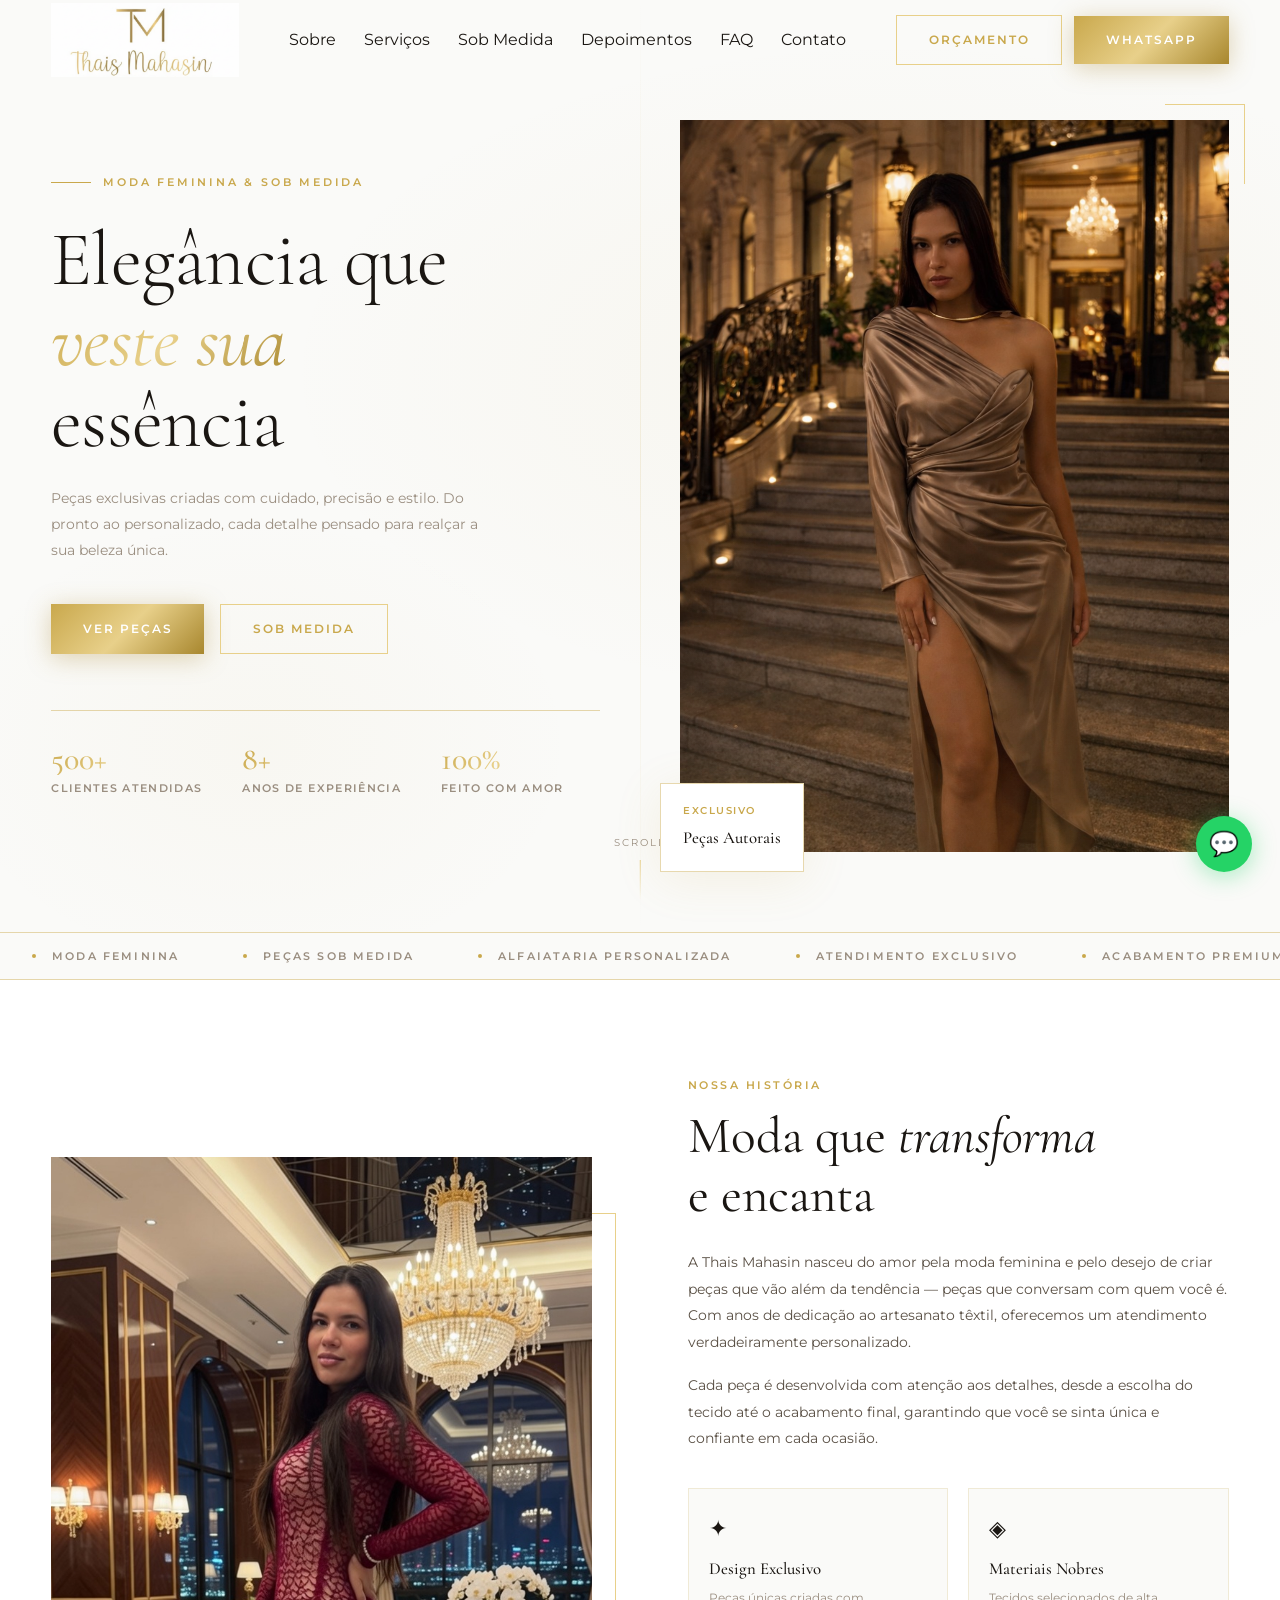
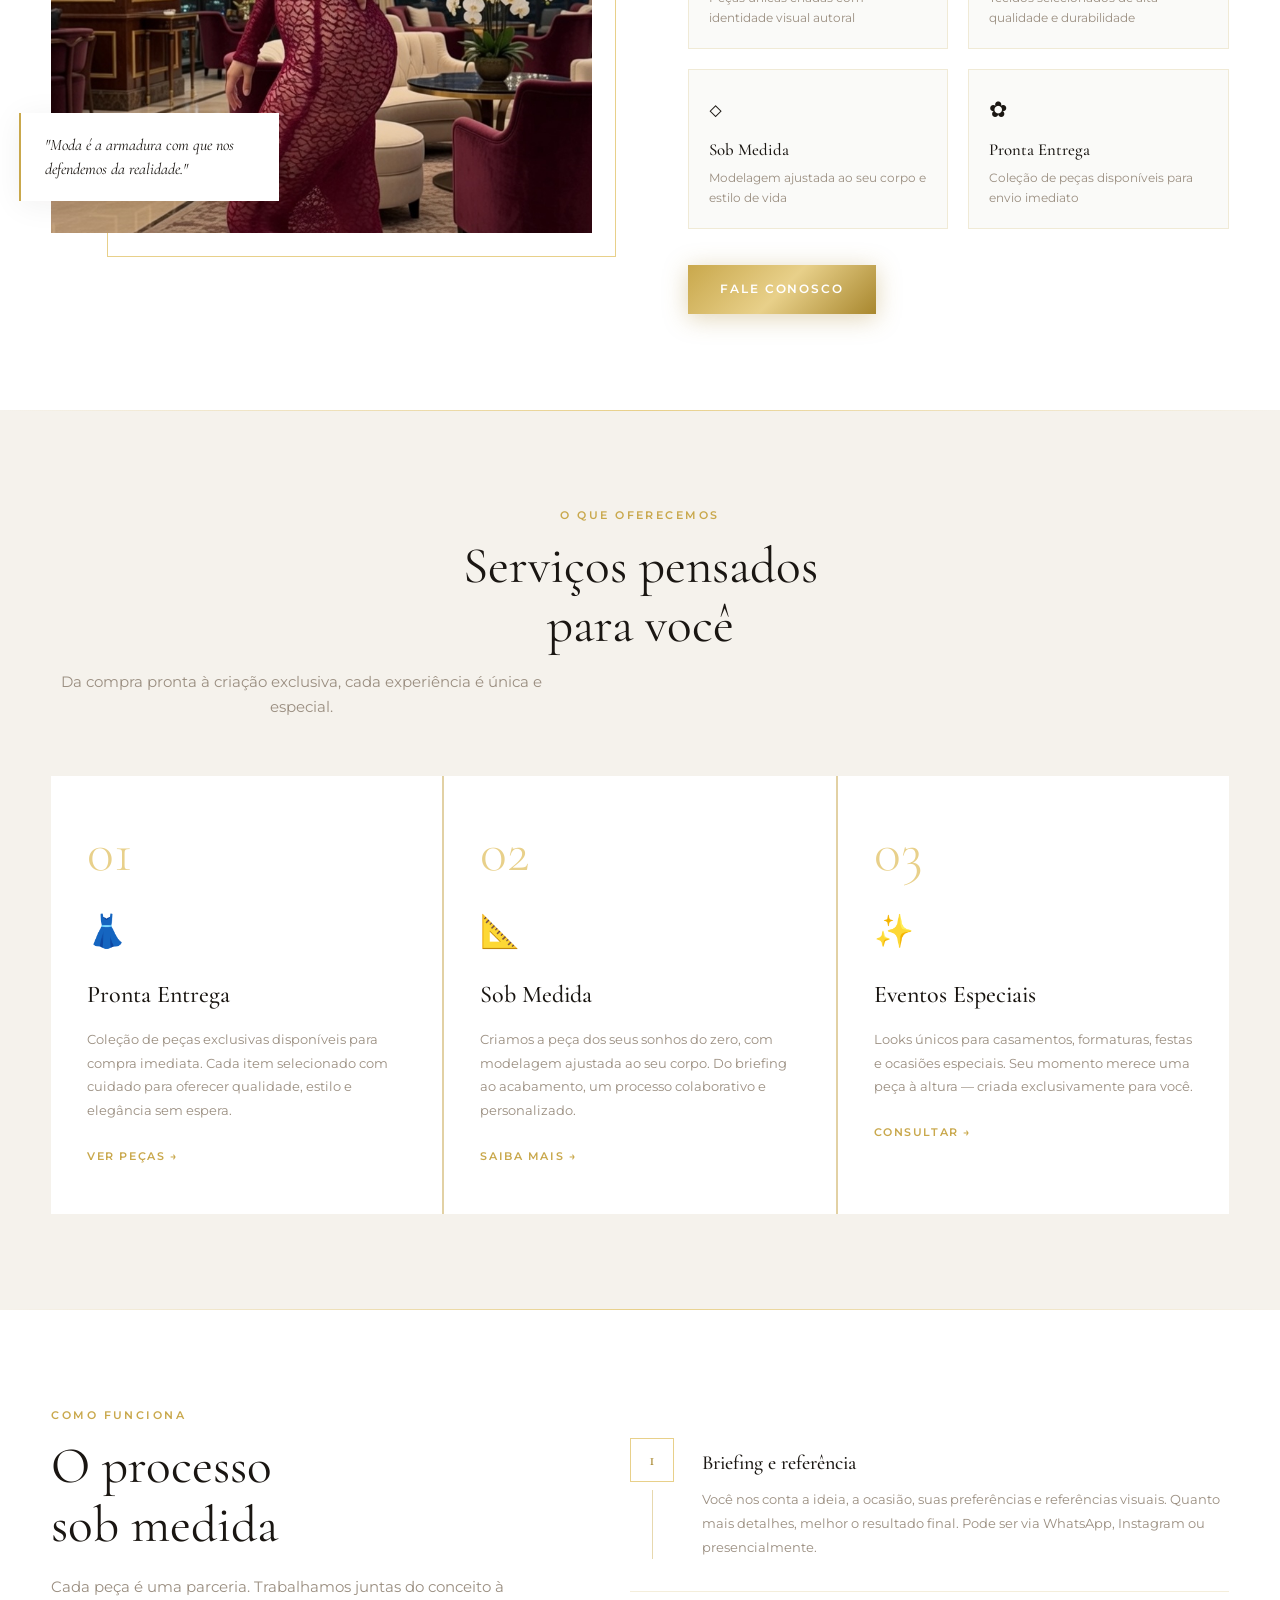
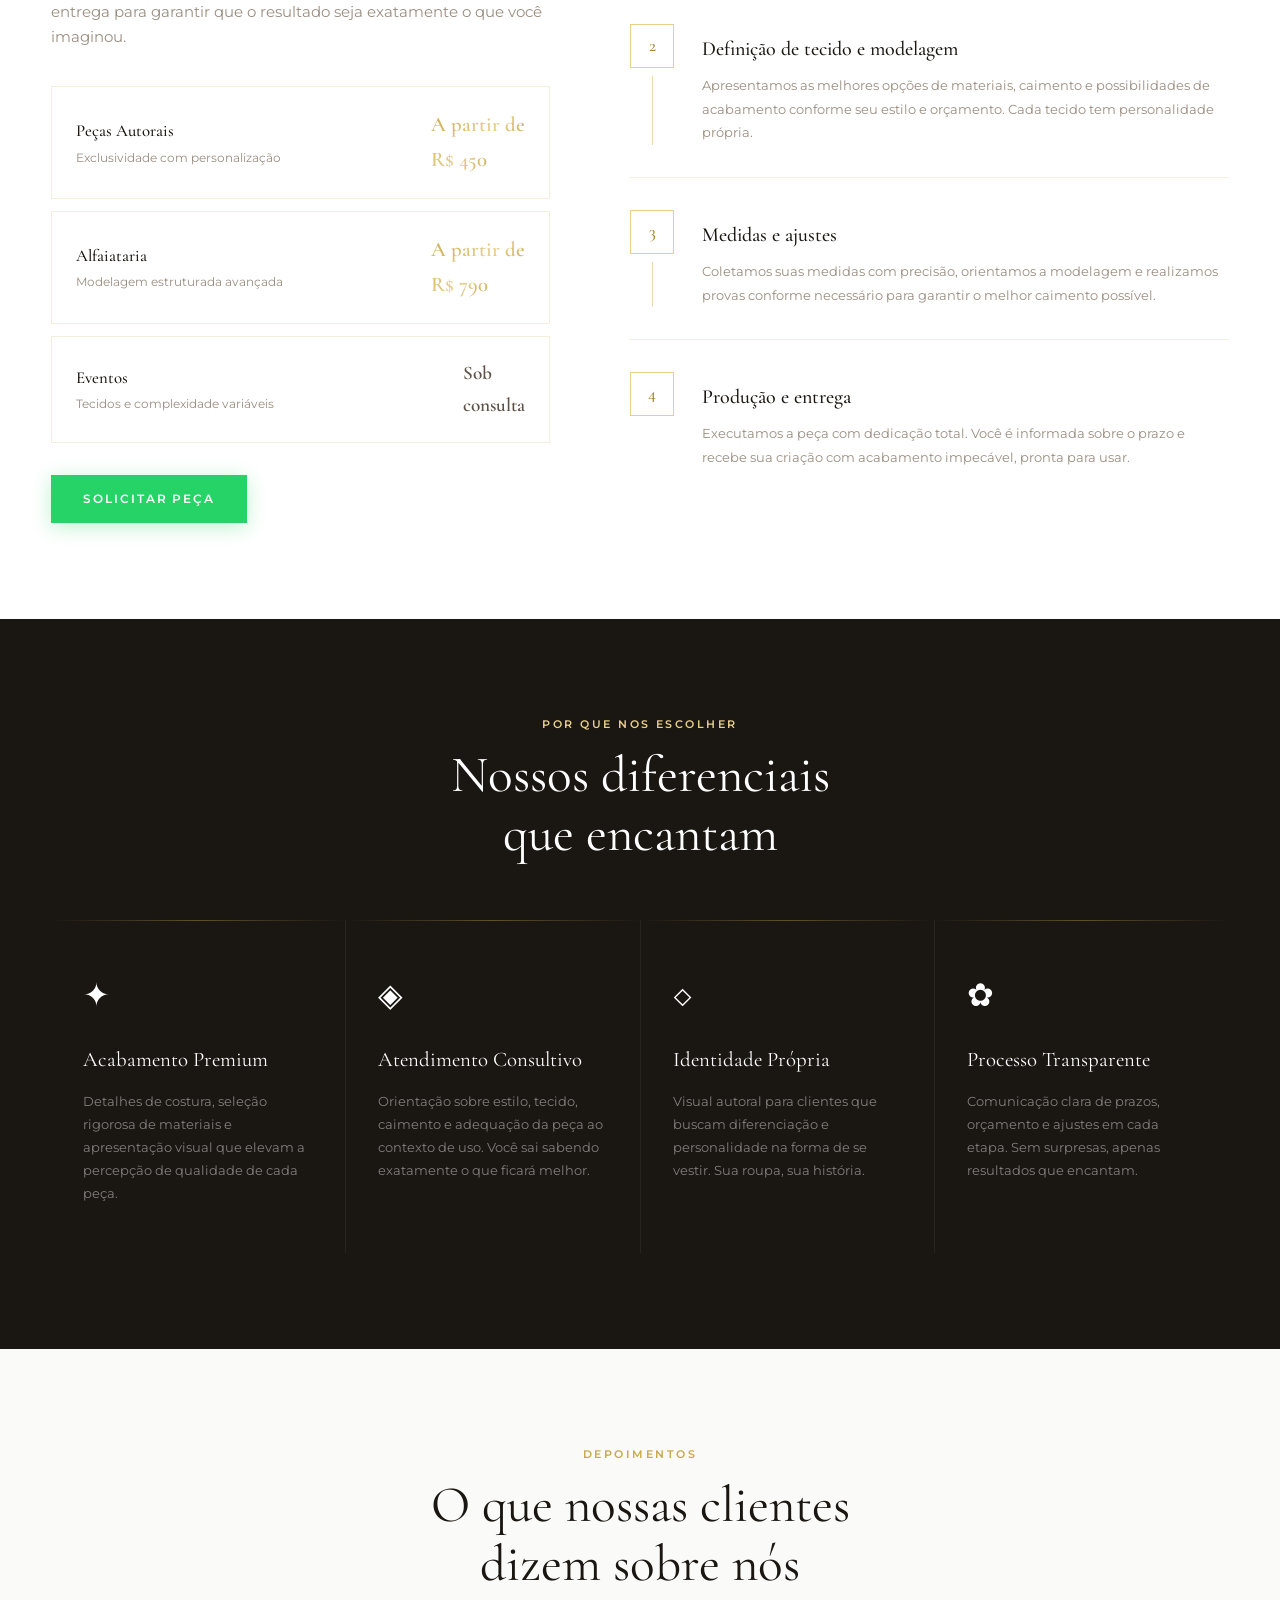
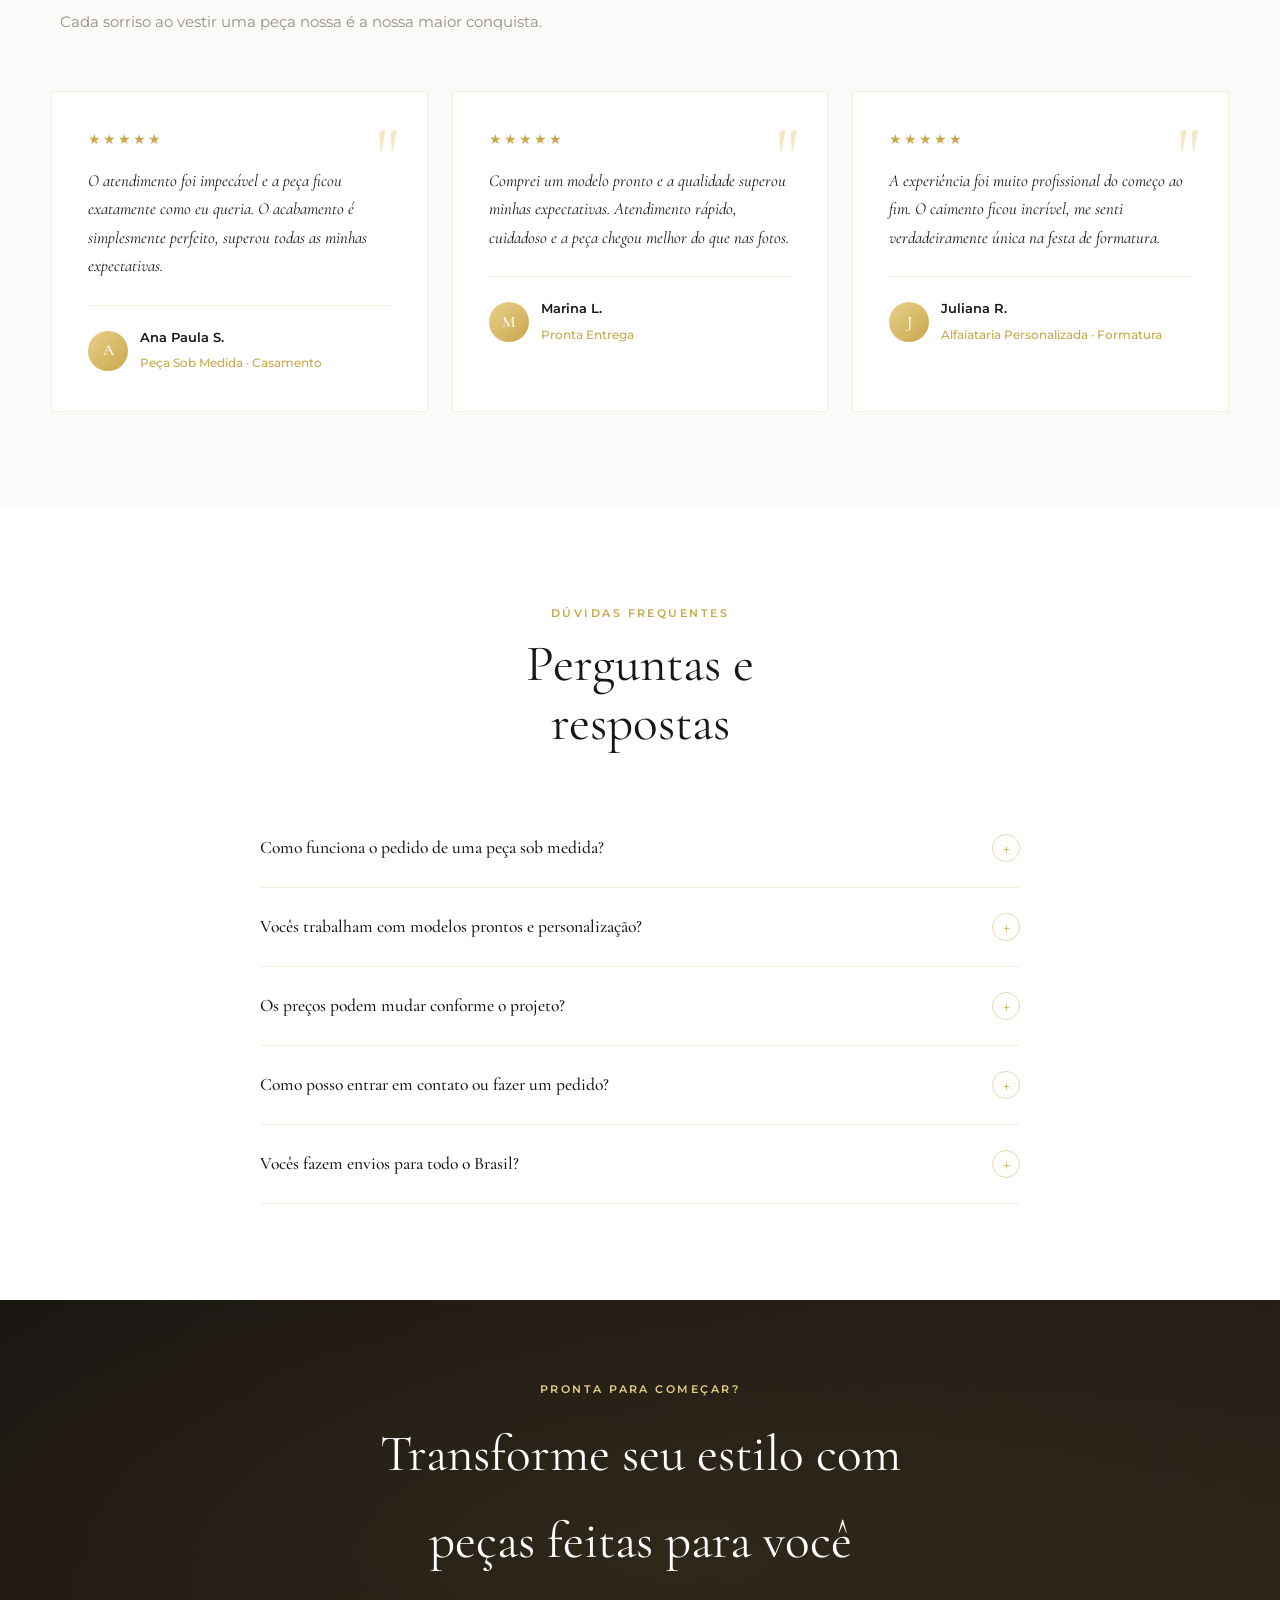
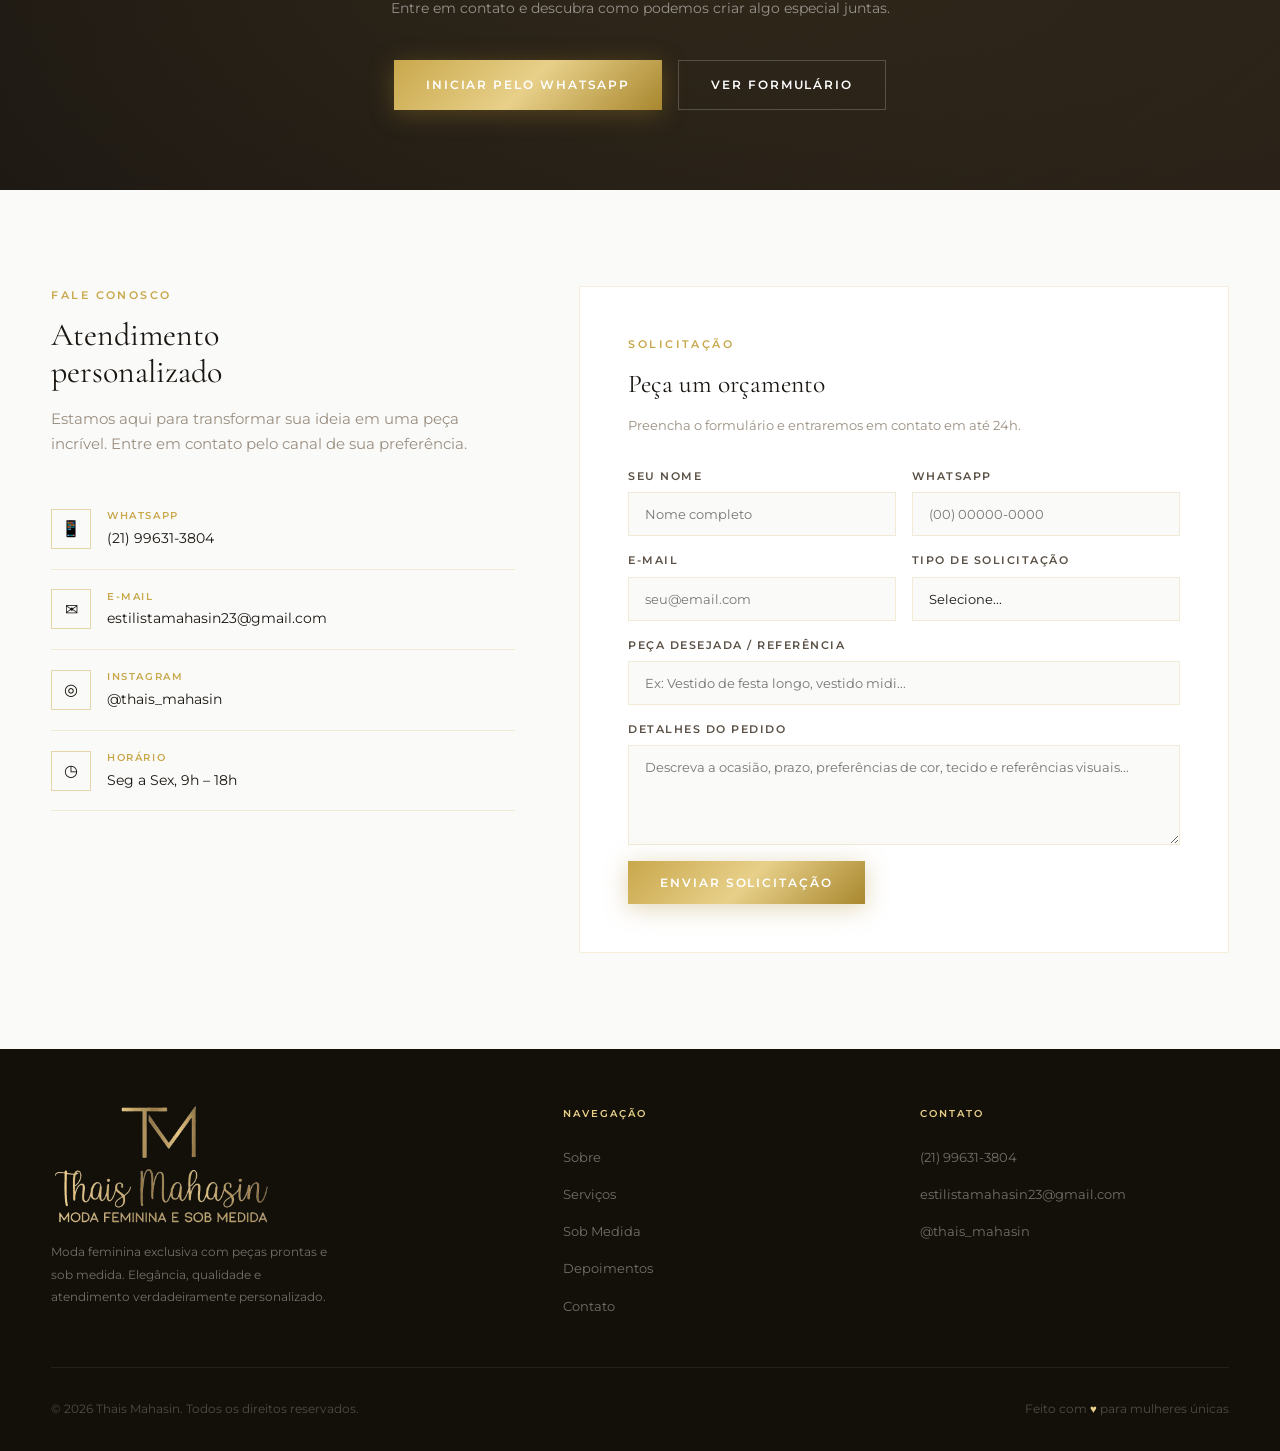
==== commit 85d43e73: "Update index.html" ====
--- a/index.html
+++ b/index.html
@@ -188,35 +188,36 @@
       border-bottom: 1px solid var(--line);
     }
 
-    .nav {
-      display: flex;
-      align-items: center;
-      justify-content: space-between;
-      height: 80px;
-      gap: 24px;
-    }
-
-    .nav-logo img {
+	.nav {
+	  display: grid;
+	  grid-template-columns: auto 1fr auto;
+	  align-items: center;
+	  height: 80px;
+	  gap: 24px;
+	}
+
+
+    .nav-logo img,
+    .header-logo {
       height: 75px;
       width: auto;
-    }
-
-    .nav-links {
-      display: flex;
-      align-items: center;
-      gap: 36px;
-      list-style: none;
-    }
-
-    .nav-links a {
-      font-size: 0.72rem;
-      font-weight: 600;
-      letter-spacing: 0.15em;
-      text-transform: uppercase;
-      color: var(--text-mid);
-      transition: color 0.2s;
-      position: relative;
-    }
+      max-width: 240px;
+      object-fit: contain;
+    }
+
+	.nav-links {
+	  display: flex;
+	  justify-content: center;
+	  align-items: center;
+	  gap: 28px;
+	  list-style: none;
+	  min-width: 0;
+	}
+
+	.nav-links a {
+	  white-space: nowrap;
+	  line-height: 1;
+	}
 
     .nav-links a::after {
       content: '';
@@ -1267,11 +1268,16 @@
       margin-bottom: 32px;
     }
 
-    .footer-brand img {
-      height: 48px;
+    .footer-brand img,
+    .footer-logo {
+      width: 220px;
+      max-width: 100%;
+      height: auto;
       margin-bottom: 16px;
-      filter: brightness(0) invert(1);
-      opacity: 0.9;
+      filter: none;
+      opacity: 1;
+      display: block;
+      object-fit: contain;
     }
 
     .footer-brand p {
@@ -1447,7 +1453,7 @@
   <a href="#depoimentos" onclick="closeMobileMenu()">Depoimentos</a>
   <a href="#faq" onclick="closeMobileMenu()">FAQ</a>
   <a href="#contato" onclick="closeMobileMenu()">Contato</a>
-  <a class="btn btn-wa" href="https://wa.me/5500000000000" target="_blank" rel="noopener">
+  <a class="btn btn-wa" href="#" data-wa-link target="_blank" rel="noopener">
     <span>Fale Conosco</span>
   </a>
 </nav>
@@ -1457,7 +1463,7 @@
   <div class="container">
     <nav class="nav">
       <a href="#" class="nav-logo">
-        <img src="assets/img/logo.png" alt="Thais Mahasin" />
+        <img src="assets/img/logo/logo.png" alt="Thais Mahasin" class="header-logo" />
       </a>
 
       <ul class="nav-links">
@@ -1473,7 +1479,7 @@
         <a class="btn btn-outline" href="#contato">
           <span>Orçamento</span>
         </a>
-        <a class="btn btn-gold" href="https://wa.me/5500000000000?text=Olá!%20Gostaria%20de%20atendimento." target="_blank" rel="noopener">
+        <a class="btn btn-gold" href="#" data-wa-link data-wa-text="Olá! Gostaria de atendimento." target="_blank" rel="noopener">
           <span>WhatsApp</span>
         </a>
       </div>
@@ -1512,7 +1518,7 @@
             </p>
 
             <div class="hero-actions">
-              <a class="btn btn-gold" href="https://wa.me/5500000000000?text=Olá!%20Gostaria%20de%20conhecer%20as%20peças." target="_blank" rel="noopener">
+              <a class="btn btn-gold" href="pronta-entrega.html">
                 <span>Ver Peças</span>
               </a>
               <a class="btn btn-outline" href="#sob-medida">
@@ -1535,22 +1541,22 @@
               </div>
             </div>
           </div>
-
-          <div class="hero-visual">
-            <div class="hero-corner-deco"></div>
-            <div class="hero-visual-frame">
-              <div class="hero-placeholder">
-                <div class="hero-placeholder-inner">
-                  <span class="hero-placeholder-icon">✦</span>
-                  <p class="hero-placeholder-text">Adicione sua foto aqui</p>
-                </div>
-              </div>
-            </div>
-            <div class="hero-badge">
-              <p>Exclusivo</p>
-              <strong>Peças Autorais</strong>
-            </div>
-          </div>
+		<div class="hero-visual">
+		  <div class="hero-corner-deco"></div>
+
+		  <div class="hero-visual-frame">
+			<img
+			  src="assets/img/hero/hero.png"
+			  alt="Moda feminina Thais Mahasin"
+			  class="hero-image"
+			>
+		  </div>
+
+		  <div class="hero-badge">
+			<p>Exclusivo</p>
+			<strong>Peças Autorais</strong>
+		  </div>
+		</div>
         </div>
       </div>
     </div>
@@ -1584,17 +1590,21 @@
   <section class="section about" id="sobre">
     <div class="container">
       <div class="about-inner">
-        <div class="about-image-wrap reveal">
-          <div class="about-image">
-            <div style="width:100%;height:100%;display:flex;align-items:center;justify-content:center;opacity:0.4;font-size:0.65rem;letter-spacing:0.2em;text-transform:uppercase;color:var(--gold-dark);">
-              Adicione sua foto
-            </div>
-          </div>
-          <div class="about-image-deco"></div>
-          <div class="about-quote">
-            <p>"Moda é a armadura com que nos defendemos da realidade."</p>
-          </div>
-        </div>
+		<div class="about-image-wrap reveal">
+		  <div class="about-image">
+			<img
+			  src="assets/img/about.png"
+			  alt="Atelier Thais Mahasin"
+			  class="about-img"
+			>
+		  </div>
+
+		  <div class="about-image-deco"></div>
+
+		  <div class="about-quote">
+			<p>"Moda é a armadura com que nos defendemos da realidade."</p>
+		  </div>
+		</div>
 
         <div class="about-content">
           <span class="eyebrow reveal">Nossa História</span>
@@ -1633,7 +1643,7 @@
             </div>
           </div>
 
-          <a class="btn btn-gold" href="https://wa.me/5500000000000?text=Olá!%20Quero%20conhecer%20mais%20sobre%20a%20Thais%20Mahasin." target="_blank" rel="noopener">
+          <a class="btn btn-gold" href="#" data-wa-link data-wa-text="Olá! Quero conhecer mais sobre a Thais Mahasin." target="_blank" rel="noopener">
             <span>Fale Conosco</span>
           </a>
         </div>
@@ -1656,7 +1666,7 @@
           <div class="service-icon">👗</div>
           <h3>Pronta Entrega</h3>
           <p>Coleção de peças exclusivas disponíveis para compra imediata. Cada item selecionado com cuidado para oferecer qualidade, estilo e elegância sem espera.</p>
-          <a class="service-link" href="https://wa.me/5500000000000?text=Olá!%20Gostaria%20de%20ver%20as%20peças%20disponíveis." target="_blank" rel="noopener">
+          <a class="service-link" href="pronta-entrega.html">
             Ver Peças →
           </a>
         </div>
@@ -1676,7 +1686,7 @@
           <div class="service-icon">✨</div>
           <h3>Eventos Especiais</h3>
           <p>Looks únicos para casamentos, formaturas, festas e ocasiões especiais. Seu momento merece uma peça à altura — criada exclusivamente para você.</p>
-          <a class="service-link" href="https://wa.me/5500000000000?text=Olá!%20Preciso%20de%20uma%20peça%20para%20um%20evento%20especial." target="_blank" rel="noopener">
+          <a class="service-link" href="#" data-wa-link data-wa-text="Olá! Preciso de uma peça para um evento especial." target="_blank" rel="noopener">
             Consultar →
           </a>
         </div>
@@ -1722,7 +1732,7 @@
           </div>
 
           <div style="margin-top:32px">
-            <a class="btn btn-wa" href="https://wa.me/5500000000000?text=Olá!%20Gostaria%20de%20fazer%20uma%20peça%20sob%20medida." target="_blank" rel="noopener">
+            <a class="btn btn-wa" href="#" data-wa-link data-wa-text="Olá! Gostaria de fazer uma peça sob medida." target="_blank" rel="noopener">
               <span>Solicitar Peça</span>
             </a>
           </div>
@@ -1920,7 +1930,7 @@
       <h2>Transforme seu estilo com<br/>peças feitas para você</h2>
       <p>Entre em contato e descubra como podemos criar algo especial juntas.</p>
       <div class="cta-actions">
-        <a class="btn btn-gold" href="https://wa.me/5500000000000?text=Olá!%20Gostaria%20de%20atendimento." target="_blank" rel="noopener">
+        <a class="btn btn-gold" href="#" data-wa-link data-wa-text="Olá! Gostaria de atendimento." target="_blank" rel="noopener">
           <span>Iniciar pelo WhatsApp</span>
         </a>
         <a class="btn btn-outline" href="#contato" style="color:#fff;border-color:rgba(255,255,255,0.2)">
@@ -1940,25 +1950,25 @@
           <p class="section-sub reveal reveal-delay-2">Estamos aqui para transformar sua ideia em uma peça incrível. Entre em contato pelo canal de sua preferência.</p>
 
           <div class="contact-channels">
-            <a class="channel reveal" href="https://wa.me/5500000000000" target="_blank" rel="noopener">
+            <a class="channel reveal" href="#" data-wa-link target="_blank" rel="noopener">
               <div class="channel-icon">📱</div>
               <div>
                 <p class="channel-label">WhatsApp</p>
-                <p class="channel-val">(00) 00000-0000</p>
+                <p class="channel-val" data-wa-display>(21) 99631-3804</p>
               </div>
             </a>
-            <a class="channel reveal reveal-delay-1" href="mailto:contato@thaismahasin.com.br">
+            <a class="channel reveal reveal-delay-1" href="#" data-email-link>
               <div class="channel-icon">✉</div>
               <div>
                 <p class="channel-label">E-mail</p>
-                <p class="channel-val">contato@thaismahasin.com.br</p>
+                <p class="channel-val" data-email-display>contato@thaismahasin.com.br</p>
               </div>
             </a>
-            <a class="channel reveal reveal-delay-2" href="https://instagram.com/thaismahasin" target="_blank" rel="noopener">
+            <a class="channel reveal reveal-delay-2" href="#" data-instagram-link target="_blank" rel="noopener">
               <div class="channel-icon">◎</div>
               <div>
                 <p class="channel-label">Instagram</p>
-                <p class="channel-val">@thaismahasin</p>
+                <p class="channel-val" data-instagram-display>@thais_mahasin</p>
               </div>
             </a>
             <div class="channel reveal reveal-delay-3">
@@ -2018,9 +2028,6 @@
             <span>Enviar Solicitação</span>
           </button>
 
-          <p class="form-note">
-            💡 Para envio real, conecte este formulário ao Formspree ou Netlify Forms.
-          </p>
         </div>
       </div>
     </div>
@@ -2030,7 +2037,7 @@
 
 <!-- FLOATING WA -->
 <div class="floating-wa">
-  <a href="https://wa.me/5500000000000?text=Olá!%20Quero%20atendimento." target="_blank" rel="noopener" aria-label="WhatsApp">
+  <a href="#" data-wa-link data-wa-text="Olá! Quero atendimento." target="_blank" rel="noopener" aria-label="WhatsApp">
     💬
   </a>
 </div>
@@ -2040,7 +2047,7 @@
   <div class="container">
     <div class="footer-grid">
       <div class="footer-brand">
-        <img src="logo.png" alt="Thais Mahasin" />
+        <img src="assets/img/logo/logo_footer.png" alt="Thais Mahasin" class="footer-logo" />
         <p>Moda feminina exclusiva com peças prontas e sob medida. Elegância, qualidade e atendimento verdadeiramente personalizado.</p>
       </div>
 
@@ -2058,21 +2065,61 @@
       <div class="footer-col">
         <h4>Contato</h4>
         <ul>
-          <li><a href="https://wa.me/5500000000000" target="_blank">(00) 00000-0000</a></li>
-          <li><a href="mailto:contato@thaismahasin.com.br">contato@thaismahasin.com.br</a></li>
-          <li><a href="https://instagram.com/thaismahasin" target="_blank">@thaismahasin</a></li>
+          <li><a href="#" data-wa-link data-wa-display target="_blank">(21) 99631-3804</a></li>
+          <li><a href="#" data-email-link data-email-display>contato@thaismahasin.com.br</a></li>
+          <li><a href="#" data-instagram-link data-instagram-display target="_blank">@thais_mahasin</a></li>
         </ul>
       </div>
     </div>
 
     <div class="footer-bottom">
-      <p>© 2025 Thais Mahasin. Todos os direitos reservados.</p>
+      <p>© 2026 Thais Mahasin. Todos os direitos reservados.</p>
       <p>Feito com <span style="color:var(--gold-light)">♥</span> para mulheres únicas</p>
     </div>
   </div>
 </footer>
 
 <script>
+  const CONTACT = {
+    whatsappNumber: '5521996313804',
+    whatsappDisplay: '(21) 99631-3804',
+    email: 'estilistamahasin23@gmail.com',
+    instagramHandle: 'thais_mahasin',
+    instagramDisplay: '@thais_mahasin'
+  };
+
+  function buildWhatsAppUrl(message = '') {
+    return `https://wa.me/${CONTACT.whatsappNumber}${message ? `?text=${encodeURIComponent(message)}` : ''}`;
+  }
+
+  function applyContactInfo() {
+    document.querySelectorAll('[data-wa-link]').forEach(el => {
+      el.href = buildWhatsAppUrl(el.dataset.waText || '');
+    });
+
+    document.querySelectorAll('[data-wa-display]').forEach(el => {
+      el.textContent = CONTACT.whatsappDisplay;
+    });
+
+    document.querySelectorAll('[data-email-link]').forEach(el => {
+      el.href = `mailto:${CONTACT.email}`;
+    });
+
+    document.querySelectorAll('[data-email-display]').forEach(el => {
+      el.textContent = CONTACT.email;
+    });
+
+    document.querySelectorAll('[data-instagram-link]').forEach(el => {
+      el.href = `https://instagram.com/${CONTACT.instagramHandle}`;
+    });
+
+    document.querySelectorAll('[data-instagram-display]').forEach(el => {
+      el.textContent = CONTACT.instagramDisplay;
+    });
+  }
+
+  applyContactInfo();
+
   /* ── NAVBAR scroll ── */
   const topbar = document.getElementById('topbar');
   window.addEventListener('scroll', () => {
@@ -2102,10 +2149,31 @@
 
   /* ── Form ── */
   function handleForm() {
-    const nome = document.getElementById('nome').value;
-    if (!nome.trim()) { alert('Por favor, informe seu nome.'); return; }
-    const msg = encodeURIComponent(`Olá! Me chamo ${nome} e gostaria de mais informações sobre uma peça.`);
-    window.open(`https://wa.me/5500000000000?text=${msg}`, '_blank');
+    const nome = document.getElementById('nome').value.trim();
+    const whatsapp = document.getElementById('whatsapp').value.trim();
+    const email = document.getElementById('email').value.trim();
+    const tipo = document.getElementById('tipo').value.trim();
+    const peca = document.getElementById('peca').value.trim();
+    const detalhes = document.getElementById('msg').value.trim();
+
+    if (!nome) {
+      alert('Por favor, informe seu nome.');
+      return;
+    }
+
+    const linhas = [
+      'Olá! Vim pelo formulário do site e gostaria de solicitar um orçamento.',
+      '',
+      `Nome: ${nome}`
+    ];
+
+    if (whatsapp) linhas.push(`WhatsApp: ${whatsapp}`);
+    if (email) linhas.push(`E-mail: ${email}`);
+    if (tipo) linhas.push(`Tipo de solicitação: ${tipo}`);
+    if (peca) linhas.push(`Peça desejada / referência: ${peca}`);
+    if (detalhes) linhas.push(`Detalhes do pedido: ${detalhes}`);
+
+    window.open(buildWhatsAppUrl(linhas.join('\n')), '_blank');
   }
 
   /* ── Stagger hero reveal ── */
